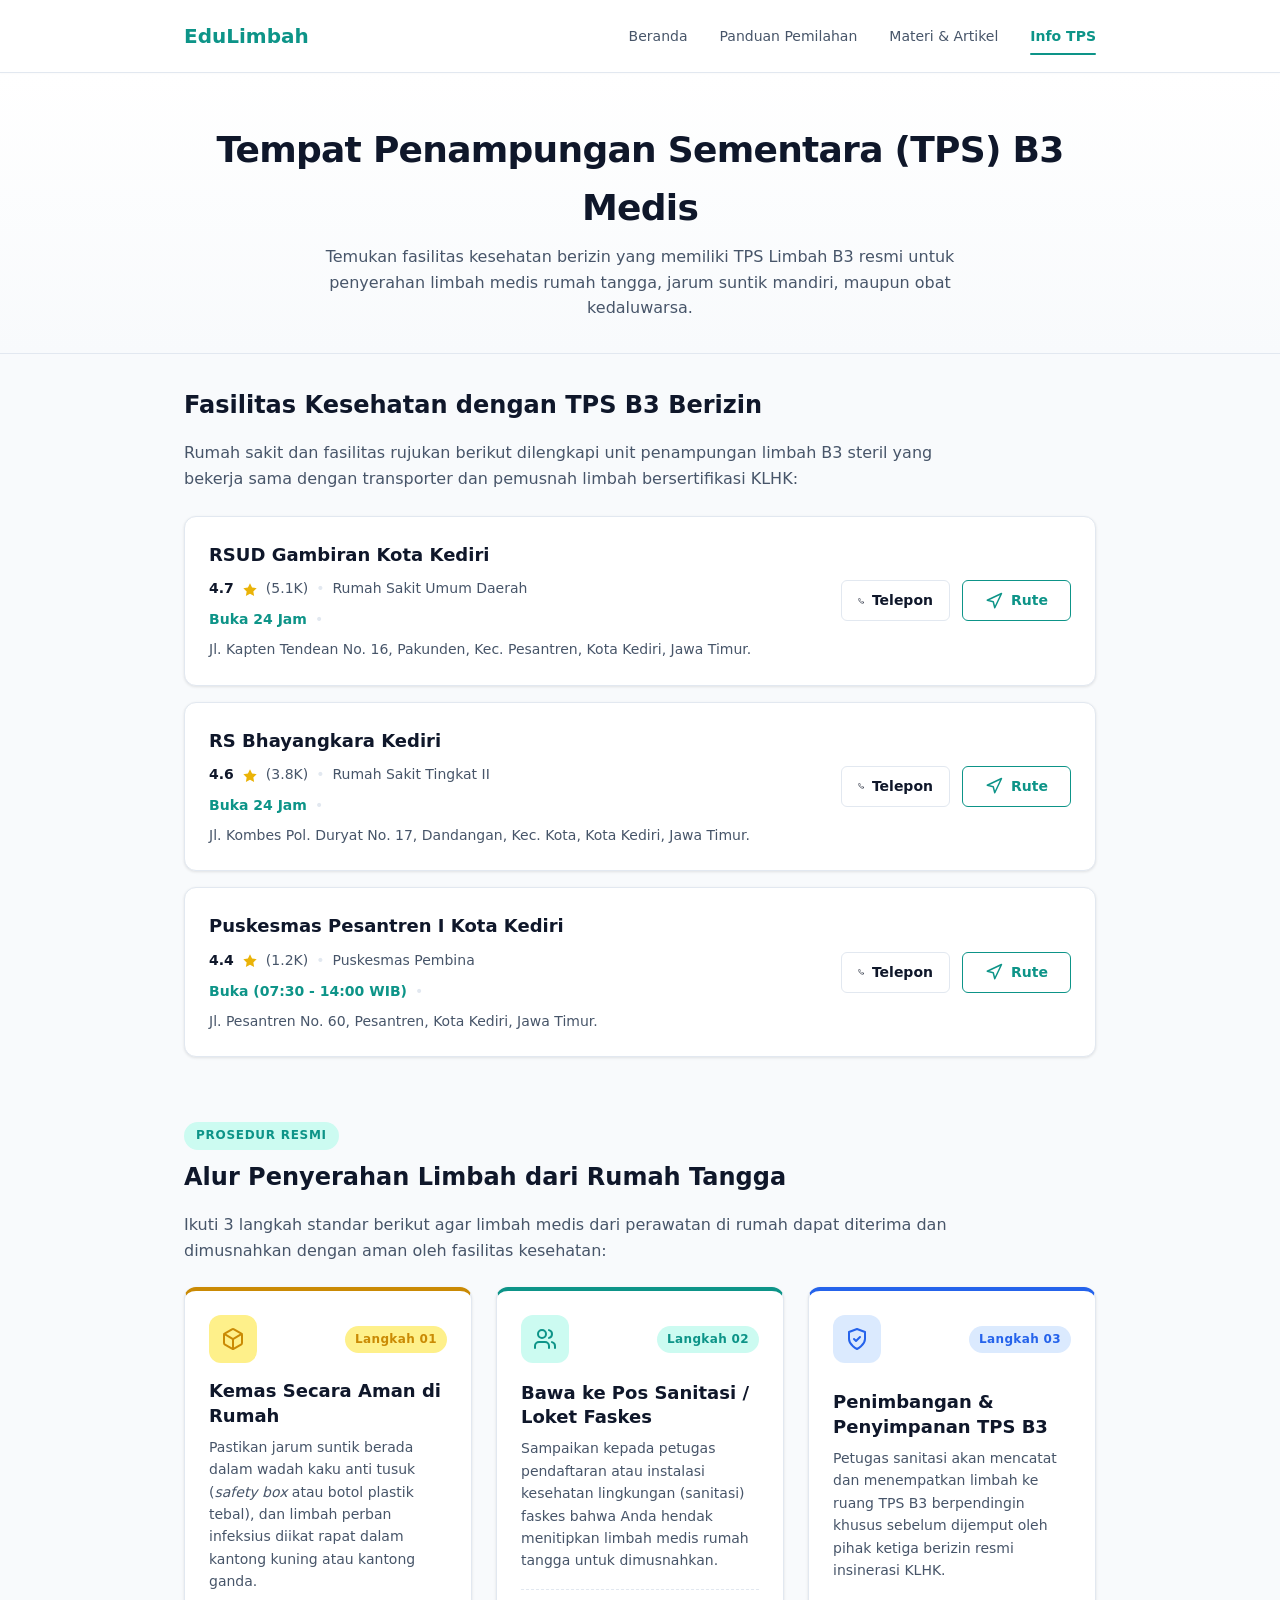
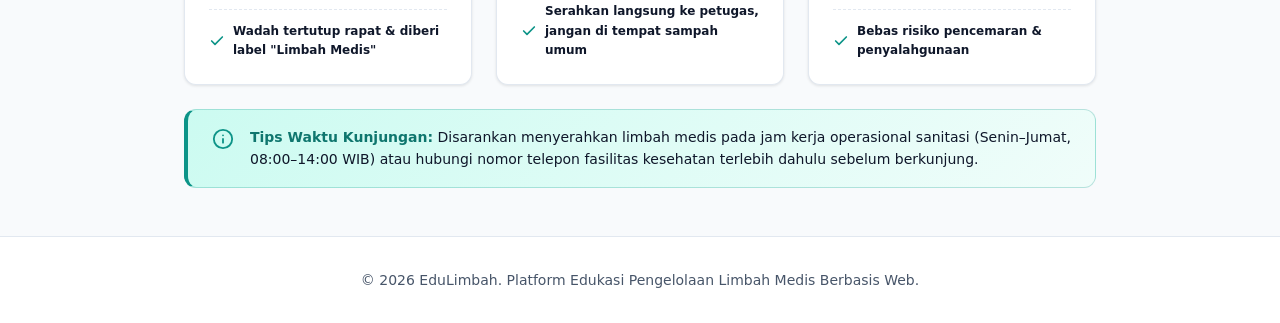
==== info-tps.html @ b28b92ec "feat: initialize physics learning platform project with HTML, CSS, and JS files" ====
<!DOCTYPE html>
<html lang="id">
<head>
  <meta charset="UTF-8">
  <meta name="viewport" content="width=device-width, initial-scale=1">
  <title>Info TPS B3 Medis - EduLimbah</title>
  
  <!-- CSS External -->
  <link rel="stylesheet" href="css/style.css">

  <!-- JS External -->
  <script src="js/main.js" defer></script>
</head>
<body>

  <!-- Header Navigasi -->
  <header class="site-header">
    <div class="container nav-inner">
      <a href="index.html" class="brand">EduLimbah</a>
      <nav class="nav-links">
        <a href="index.html">Beranda</a>
        <a href="panduan.html">Panduan Pemilahan</a>
        <a href="materi.html">Materi & Artikel</a>
        <a href="info-tps.html" class="active" aria-current="page">Info TPS</a>
      </nav>
    </div>
  </header>

  <!-- Hero Banner -->
  <section class="hero">
    <div class="container">
      <div class="hero-text">
        <h1>Tempat Penampungan Sementara (TPS) B3 Medis</h1>
        <p>Temukan fasilitas kesehatan berizin yang memiliki TPS Limbah B3 resmi untuk penyerahan limbah medis rumah tangga, jarum suntik mandiri, maupun obat kedaluwarsa.</p>
      </div>
    </div>
  </section>

  <!-- Konten Utama -->
  <main class="container page-layout">
    
    <!-- Section 1: Direktori Fasilitas TPS B3 Berizin -->
    <section>
      <div class="tps-header">
        <h2 class="section-title">Fasilitas Kesehatan dengan TPS B3 Berizin</h2>
        <p>Rumah sakit dan fasilitas rujukan berikut dilengkapi unit penampungan limbah B3 steril yang bekerja sama dengan transporter dan pemusnah limbah bersertifikasi KLHK:</p>
      </div>

      <!-- Fasilitas 1: RSUD Gambiran -->
      <article class="facility-card">
        <div class="facility-info">
          <h3>RSUD Gambiran Kota Kediri</h3>
          
          <div class="facility-meta">
            <span class="rating-score">4.7</span>
            <svg class="star-icon" width="16" height="16" viewBox="0 0 24 24" fill="currentColor">
              <path d="M12 2l3.09 6.26L22 9.27l-5 4.87 1.18 6.88L12 17.77l-6.18 3.25L7 14.14 2 9.27l6.91-1.01L12 2z"/>
            </svg>
            <span>(5.1K)</span>
            <span class="meta-dot">•</span>
            <span>Rumah Sakit Umum Daerah</span>
          </div>
          
          <div class="facility-address">
            <span class="status-open">Buka 24 Jam</span>
            <span class="meta-dot">•</span>
            <span>Jl. Kapten Tendean No. 16, Pakunden, Kec. Pesantren, Kota Kediri, Jawa Timur.</span>
          </div>
        </div>

        <div class="facility-actions">
          <a href="tel:+623542891400" class="btn-action">
            <svg viewBox="0 0 24 24" fill="none" stroke="currentColor" stroke-width="2" stroke-linecap="round" stroke-linejoin="round">
              <path d="M22 16.92v3a2 2 0 0 1-2.18 2 19.79 19.79 0 0 1-8.63-3.07 19.5 19.5 0 0 1-6-6 19.79 19.79 0 0 1-3.07-8.67A2 2 0 0 1 4.11 2h3a2 2 0 0 1 2 1.72 12.84 12.84 0 0 0 .7 2.81 2 2 0 0 1-.45 2.11L8.09 9.91a16 16 0 0 0 6 6l1.27-1.27a2 2 0 0 1 2.11-.45 12.84 12.84 0 0 0 2.81.7A2 2 0 0 1 22 16.92z"></path>
            </svg>
            Telepon
          </a>
          <a href="https://www.google.com/maps/dir/?api=1&destination=RSUD+Gambiran+Kota+Kediri,+Jl.+Kapten+Tendean+No.+16,+Pakunden,+Kec.+Pesantren,+Kota+Kediri" target="_blank" rel="noopener noreferrer" class="btn-action btn-primary-outline">
            <svg viewBox="0 0 24 24" fill="none" stroke="currentColor" stroke-width="2" stroke-linecap="round" stroke-linejoin="round">
              <polygon points="3 11 22 2 13 21 11 13 3 11"></polygon>
            </svg>
            Rute
          </a>
        </div>
      </article>

      <!-- Fasilitas 2: RS Bhayangkara Kediri -->
      <article class="facility-card">
        <div class="facility-info">
          <h3>RS Bhayangkara Kediri</h3>
          
          <div class="facility-meta">
            <span class="rating-score">4.6</span>
            <svg class="star-icon" width="16" height="16" viewBox="0 0 24 24" fill="currentColor">
              <path d="M12 2l3.09 6.26L22 9.27l-5 4.87 1.18 6.88L12 17.77l-6.18 3.25L7 14.14 2 9.27l6.91-1.01L12 2z"/>
            </svg>
            <span>(3.8K)</span>
            <span class="meta-dot">•</span>
            <span>Rumah Sakit Tingkat II</span>
          </div>
          
          <div class="facility-address">
            <span class="status-open">Buka 24 Jam</span>
            <span class="meta-dot">•</span>
            <span>Jl. Kombes Pol. Duryat No. 17, Dandangan, Kec. Kota, Kota Kediri, Jawa Timur.</span>
          </div>
        </div>

        <div class="facility-actions">
          <a href="tel:+62354671100" class="btn-action">
            <svg viewBox="0 0 24 24" fill="none" stroke="currentColor" stroke-width="2" stroke-linecap="round" stroke-linejoin="round">
              <path d="M22 16.92v3a2 2 0 0 1-2.18 2 19.79 19.79 0 0 1-8.63-3.07 19.5 19.5 0 0 1-6-6 19.79 19.79 0 0 1-3.07-8.67A2 2 0 0 1 4.11 2h3a2 2 0 0 1 2 1.72 12.84 12.84 0 0 0 .7 2.81 2 2 0 0 1-.45 2.11L8.09 9.91a16 16 0 0 0 6 6l1.27-1.27a2 2 0 0 1 2.11-.45 12.84 12.84 0 0 0 2.81.7A2 2 0 0 1 22 16.92z"></path>
            </svg>
            Telepon
          </a>
          <a href="https://www.google.com/maps/dir/?api=1&destination=RS+Bhayangkara+Kediri" target="_blank" rel="noopener noreferrer" class="btn-action btn-primary-outline">
            <svg viewBox="0 0 24 24" fill="none" stroke="currentColor" stroke-width="2" stroke-linecap="round" stroke-linejoin="round">
              <polygon points="3 11 22 2 13 21 11 13 3 11"></polygon>
            </svg>
            Rute
          </a>
        </div>
      </article>

      <!-- Fasilitas 3: Puskesmas Pesantren 1 -->
      <article class="facility-card">
        <div class="facility-info">
          <h3>Puskesmas Pesantren I Kota Kediri</h3>
          
          <div class="facility-meta">
            <span class="rating-score">4.4</span>
            <svg class="star-icon" width="16" height="16" viewBox="0 0 24 24" fill="currentColor">
              <path d="M12 2l3.09 6.26L22 9.27l-5 4.87 1.18 6.88L12 17.77l-6.18 3.25L7 14.14 2 9.27l6.91-1.01L12 2z"/>
            </svg>
            <span>(1.2K)</span>
            <span class="meta-dot">•</span>
            <span>Puskesmas Pembina</span>
          </div>
          
          <div class="facility-address">
            <span class="status-open">Buka (07:30 - 14:00 WIB)</span>
            <span class="meta-dot">•</span>
            <span>Jl. Pesantren No. 60, Pesantren, Kota Kediri, Jawa Timur.</span>
          </div>
        </div>

        <div class="facility-actions">
          <a href="tel:+62354689234" class="btn-action">
            <svg viewBox="0 0 24 24" fill="none" stroke="currentColor" stroke-width="2" stroke-linecap="round" stroke-linejoin="round">
              <path d="M22 16.92v3a2 2 0 0 1-2.18 2 19.79 19.79 0 0 1-8.63-3.07 19.5 19.5 0 0 1-6-6 19.79 19.79 0 0 1-3.07-8.67A2 2 0 0 1 4.11 2h3a2 2 0 0 1 2 1.72 12.84 12.84 0 0 0 .7 2.81 2 2 0 0 1-.45 2.11L8.09 9.91a16 16 0 0 0 6 6l1.27-1.27a2 2 0 0 1 2.11-.45 12.84 12.84 0 0 0 2.81.7A2 2 0 0 1 22 16.92z"></path>
            </svg>
            Telepon
          </a>
          <a href="https://www.google.com/maps/dir/?api=1&destination=Puskesmas+Pesantren+1+Kota+Kediri" target="_blank" rel="noopener noreferrer" class="btn-action btn-primary-outline">
            <svg viewBox="0 0 24 24" fill="none" stroke="currentColor" stroke-width="2" stroke-linecap="round" stroke-linejoin="round">
              <polygon points="3 11 22 2 13 21 11 13 3 11"></polygon>
            </svg>
            Rute
          </a>
        </div>
      </article>

    </section>

    <!-- Section 2: Alur Penyerahan Limbah Medis Mandiri -->
    <section class="handover-section">
      <div class="tps-header">
        <span class="section-badge">Prosedur Resmi</span>
        <h2 class="section-title">Alur Penyerahan Limbah dari Rumah Tangga</h2>
        <p>Ikuti 3 langkah standar berikut agar limbah medis dari perawatan di rumah dapat diterima dan dimusnahkan dengan aman oleh fasilitas kesehatan:</p>
      </div>
      
      <ol class="flow-grid">
        <!-- Langkah 1 -->
        <li class="flow-card">
          <div class="flow-card-top">
            <div class="flow-icon-wrapper">
              <svg viewBox="0 0 24 24" fill="none" stroke="currentColor" stroke-width="2" stroke-linecap="round" stroke-linejoin="round">
                <path d="M21 16V8a2 2 0 0 0-1-1.73l-7-4a2 2 0 0 0-2 0l-7 4A2 2 0 0 0 3 8v8a2 2 0 0 0 1 1.73l7 4a2 2 0 0 0 2 0l7-4A2 2 0 0 0 21 16z"></path>
                <polyline points="3.27 6.96 12 12.01 20.73 6.96"></polyline>
                <line x1="12" y1="22.08" x2="12" y2="12"></line>
              </svg>
            </div>
            <span class="flow-step-badge">Langkah 01</span>
          </div>
          <div class="flow-card-body">
            <h4>Kemas Secara Aman di Rumah</h4>
            <p>Pastikan jarum suntik berada dalam wadah kaku anti tusuk (<em>safety box</em> atau botol plastik tebal), dan limbah perban infeksius diikat rapat dalam kantong kuning atau kantong ganda.</p>
          </div>
          <div class="flow-card-check">
            <svg viewBox="0 0 24 24" fill="none" stroke="currentColor" stroke-width="2.5" stroke-linecap="round" stroke-linejoin="round">
              <polyline points="20 6 9 17 4 12"></polyline>
            </svg>
            <span>Wadah tertutup rapat & diberi label "Limbah Medis"</span>
          </div>
        </li>

        <!-- Langkah 2 -->
        <li class="flow-card">
          <div class="flow-card-top">
            <div class="flow-icon-wrapper">
              <svg viewBox="0 0 24 24" fill="none" stroke="currentColor" stroke-width="2" stroke-linecap="round" stroke-linejoin="round">
                <path d="M16 21v-2a4 4 0 0 0-4-4H6a4 4 0 0 0-4 4v2"></path>
                <circle cx="9" cy="7" r="4"></circle>
                <path d="M22 21v-2a4 4 0 0 0-3-3.87"></path>
                <path d="M16 3.13a4 4 0 0 1 0 7.75"></path>
              </svg>
            </div>
            <span class="flow-step-badge">Langkah 02</span>
          </div>
          <div class="flow-card-body">
            <h4>Bawa ke Pos Sanitasi / Loket Faskes</h4>
            <p>Sampaikan kepada petugas pendaftaran atau instalasi kesehatan lingkungan (sanitasi) faskes bahwa Anda hendak menitipkan limbah medis rumah tangga untuk dimusnahkan.</p>
          </div>
          <div class="flow-card-check">
            <svg viewBox="0 0 24 24" fill="none" stroke="currentColor" stroke-width="2.5" stroke-linecap="round" stroke-linejoin="round">
              <polyline points="20 6 9 17 4 12"></polyline>
            </svg>
            <span>Serahkan langsung ke petugas, jangan di tempat sampah umum</span>
          </div>
        </li>

        <!-- Langkah 3 -->
        <li class="flow-card">
          <div class="flow-card-top">
            <div class="flow-icon-wrapper">
              <svg viewBox="0 0 24 24" fill="none" stroke="currentColor" stroke-width="2" stroke-linecap="round" stroke-linejoin="round">
                <path d="M12 22s8-4 8-10V5l-8-3-8 3v7c0 6 8 10 8 10z"></path>
                <path d="m9 12 2 2 4-4"></path>
              </svg>
            </div>
            <span class="flow-step-badge">Langkah 03</span>
          </div>
          <div class="flow-card-body">
            <h4>Penimbangan & Penyimpanan TPS B3</h4>
            <p>Petugas sanitasi akan mencatat dan menempatkan limbah ke ruang TPS B3 berpendingin khusus sebelum dijemput oleh pihak ketiga berizin resmi insinerasi KLHK.</p>
          </div>
          <div class="flow-card-check">
            <svg viewBox="0 0 24 24" fill="none" stroke="currentColor" stroke-width="2.5" stroke-linecap="round" stroke-linejoin="round">
              <polyline points="20 6 9 17 4 12"></polyline>
            </svg>
            <span>Bebas risiko pencemaran & penyalahgunaan</span>
          </div>
        </li>
      </ol>

      <div class="handover-note">
        <div class="handover-note-icon">
          <svg viewBox="0 0 24 24" fill="none" stroke="currentColor" stroke-width="2" stroke-linecap="round" stroke-linejoin="round">
            <circle cx="12" cy="12" r="10"></circle>
            <line x1="12" y1="16" x2="12" y2="12"></line>
            <line x1="12" y1="8" x2="12.01" y2="8"></line>
          </svg>
        </div>
        <div class="handover-note-text">
          <strong>Tips Waktu Kunjungan:</strong> Disarankan menyerahkan limbah medis pada jam kerja operasional sanitasi (Senin–Jumat, 08:00–14:00 WIB) atau hubungi nomor telepon fasilitas kesehatan terlebih dahulu sebelum berkunjung.
        </div>
      </div>
    </section>

  </main>

  <!-- Footer -->
  <footer class="site-footer">
    <div class="container">
      <p>&copy; 2026 EduLimbah. Platform Edukasi Pengelolaan Limbah Medis Berbasis Web.</p>
    </div>
  </footer>

</body>
</html>
---- css/style.css ----
:root {
  /* Neutral Color Palette */
  --color-bg: #f8fafc;
  --color-surface: #ffffff;
  --color-text: #0f172a;
  --color-text-muted: #475569;
  --color-border: #e2e8f0;

  /* Primary Brand Color (Teal) */
  --color-primary: #0d9488;
  --color-primary-hover: #0f766e;
  --color-primary-light: #ccfbf1;
  --color-primary-contrast: #ffffff;

  /* Medical Waste Standard Colors */
  --color-accent-yellow: #ca8a04;
  --color-accent-yellow-bg: #fef08a;
  --color-accent-red: #dc2626;
  --color-accent-red-bg: #fecaca;
  --color-accent-brown: #9a3412;
  --color-accent-brown-bg: #ffedd5;
  --color-accent-black: #334155;
  --color-accent-black-bg: #f1f5f9;

  /* Aliases for Waste Guide */
  --color-waste-yellow: var(--color-accent-yellow);
  --color-waste-yellow-bg: var(--color-accent-yellow-bg);
  --color-waste-red: var(--color-accent-red);
  --color-waste-red-bg: var(--color-accent-red-bg);
  --color-waste-brown: var(--color-accent-brown);
  --color-waste-brown-bg: var(--color-accent-brown-bg);
  --color-waste-black: var(--color-accent-black);
  --color-waste-black-bg: var(--color-accent-black-bg);

  --color-star: #eab308;

  /* Typography Tokens */
  --font-base: "Inter", system-ui, -apple-system, BlinkMacSystemFont, "Segoe UI", Roboto, sans-serif;
  --text-xs: 0.75rem;
  --text-sm: 0.875rem;
  --text-base: 1rem;
  --text-lg: 1.125rem;
  --text-xl: 1.25rem;
  --text-2xl: 1.5rem;
  --text-3xl: clamp(1.875rem, 4vw, 2.25rem);

  /* Spacing Tokens */
  --space-1: 0.25rem;
  --space-2: 0.5rem;
  --space-3: 0.75rem;
  --space-4: 1rem;
  --space-6: 1.5rem;
  --space-8: 2rem;
  --space-12: 3rem;

  /* Shape & Shadow Tokens */
  --radius-sm: 6px;
  --radius-md: 12px;
  --radius-lg: 16px;
  --radius-full: 9999px;
  --shadow-sm: 0 1px 3px rgb(0 0 0 / 0.1);
  --shadow-md: 0 4px 6px rgb(0 0 0 / 0.05);
  --shadow-lg: 0 10px 15px -3px rgb(0 0 0 / 0.1);

  /* Layout & Transitions */
  --container-max: 960px;
  --duration-base: 200ms;
}

/* --------------------------------------------------------------------------
   2. Reset & Base Styles
   -------------------------------------------------------------------------- */
*, *::before, *::after {
  box-sizing: border-box;
  margin: 0;
  padding: 0;
}

html {
  scroll-behavior: smooth;
}

body {
  background-color: var(--color-bg);
  color: var(--color-text);
  font-family: var(--font-base);
  font-size: var(--text-base);
  line-height: 1.6;
  min-height: 100vh;
  display: flex;
  flex-direction: column;
}

img, svg {
  display: block;
  max-width: 100%;
}

a {
  text-decoration: none;
  color: inherit;
}

:focus-visible {
  outline: 3px solid var(--color-primary);
  outline-offset: 2px;
}

.container {
  width: 100%;
  max-width: var(--container-max);
  margin-inline: auto;
  padding-inline: var(--space-6);
}

/* --------------------------------------------------------------------------
   3. Site Header & Navigation
   -------------------------------------------------------------------------- */
.site-header {
  background: var(--color-surface);
  border-bottom: 1px solid var(--color-border);
  position: sticky;
  top: 0;
  z-index: 50;
  box-shadow: 0 1px 2px rgba(0, 0, 0, 0.02);
}

.nav-inner {
  display: flex;
  justify-content: space-between;
  align-items: center;
  height: 72px;
}

.brand {
  font-size: var(--text-xl);
  font-weight: 700;
  color: var(--color-primary);
  display: flex;
  align-items: center;
  gap: var(--space-2);
}

.brand:hover {
  color: var(--color-primary-hover);
}

.nav-links {
  display: flex;
  align-items: center;
  gap: var(--space-8);
}

.nav-links a {
  font-weight: 500;
  color: var(--color-text-muted);
  transition: color var(--duration-base);
  font-size: var(--text-sm);
  padding: var(--space-1) 0;
  position: relative;
}

.nav-links a:hover {
  color: var(--color-primary);
}

.nav-links a.active {
  color: var(--color-primary);
  font-weight: 600;
}

.nav-links a.active::after {
  content: "";
  position: absolute;
  bottom: -4px;
  left: 0;
  width: 100%;
  height: 2px;
  background-color: var(--color-primary);
  border-radius: var(--radius-full);
}

@media (max-width: 680px) {
  .nav-inner {
    height: auto;
    padding-block: var(--space-3);
    flex-direction: column;
    gap: var(--space-3);
    align-items: flex-start;
  }
  .nav-links {
    width: 100%;
    gap: var(--space-4);
    overflow-x: auto;
    padding-bottom: var(--space-2);
  }
  .nav-links::-webkit-scrollbar {
    display: none;
  }
}

/* --------------------------------------------------------------------------
   4. Hero Section
   -------------------------------------------------------------------------- */
.hero {
  padding-block: var(--space-12) var(--space-8);
  background: linear-gradient(to bottom, var(--color-surface), var(--color-bg));
  border-bottom: 1px solid var(--color-border);
  text-align: center;
}

.hero .container {
  display: flex;
  flex-direction: column;
  align-items: center;
  gap: var(--space-4);
}

.hero-text h1 {
  font-size: var(--text-3xl);
  color: var(--color-text);
  margin-bottom: var(--space-2);
  font-weight: 800;
  letter-spacing: -0.02em;
}

.hero-text p {
  color: var(--color-text-muted);
  max-width: 65ch;
  margin-inline: auto;
  font-size: var(--text-base);
}

/* --------------------------------------------------------------------------
   5. Layout Containers
   -------------------------------------------------------------------------- */
.dashboard-layout,
.page-layout {
  flex: 1;
  display: flex;
  flex-direction: column;
  gap: var(--space-12);
  padding-block: var(--space-8) var(--space-12);
}

.section-title {
  font-size: var(--text-2xl);
  font-weight: 700;
  margin-bottom: var(--space-4);
  color: var(--color-text);
}

.section-subtitle {
  font-size: var(--text-base);
  color: var(--color-text-muted);
  margin-bottom: var(--space-6);
  max-width: 70ch;
}

/* --------------------------------------------------------------------------
   6. Guide Cards & Badges
   -------------------------------------------------------------------------- */
.guides-grid {
  display: grid;
  grid-template-columns: repeat(auto-fit, minmax(260px, 1fr));
  gap: var(--space-6);
  margin-bottom: var(--space-6);
}

.card-guide {
  background: var(--color-surface);
  border: 1px solid var(--color-border);
  border-radius: var(--radius-md);
  padding: var(--space-6);
  transition: transform var(--duration-base), box-shadow var(--duration-base);
  box-shadow: var(--shadow-sm);
}

.card-guide:hover {
  transform: translateY(-4px);
  box-shadow: var(--shadow-md);
}

.badge {
  display: inline-block;
  padding: 4px 12px;
  font-size: var(--text-sm);
  font-weight: 600;
  border-radius: var(--radius-sm);
  margin-bottom: var(--space-3);
}

.badge.red {
  background: var(--color-accent-red-bg);
  color: var(--color-accent-red);
}

.badge.yellow {
  background: var(--color-accent-yellow-bg);
  color: var(--color-accent-yellow);
}

.badge.brown {
  background: var(--color-accent-brown-bg);
  color: var(--color-accent-brown);
}

.card-guide h3 {
  font-size: var(--text-lg);
  margin-bottom: var(--space-2);
}

.card-guide p {
  font-size: var(--text-sm);
  color: var(--color-text-muted);
}

/* --------------------------------------------------------------------------
   7. Identification Box (Bahaya & Ciri-Ciri)
   -------------------------------------------------------------------------- */
.identification-box {
  background: var(--color-surface);
  border: 1px solid var(--color-border);
  border-radius: var(--radius-md);
  padding: var(--space-6);
  display: grid;
  gap: var(--space-6);
}

@media (min-width: 640px) {
  .identification-box {
    grid-template-columns: 1fr 1fr;
    gap: var(--space-8);
  }
}

.ident-header {
  display: flex;
  align-items: center;
  gap: var(--space-2);
  margin-bottom: var(--space-3);
  font-size: var(--text-lg);
  font-weight: 600;
}

.ident-header svg {
  width: 20px;
  height: 20px;
  flex-shrink: 0;
}

.ident-list {
  list-style: none;
  display: flex;
  flex-direction: column;
  gap: var(--space-2);
}

.ident-list li {
  display: flex;
  align-items: flex-start;
  gap: var(--space-2);
  font-size: var(--text-sm);
  color: var(--color-text-muted);
}

.ident-list li::before {
  content: "•";
  color: var(--color-text);
  font-weight: bold;
}

/* --------------------------------------------------------------------------
   8. Expandable Cards & Articles (Accordion)
   -------------------------------------------------------------------------- */
.article-list {
  display: flex;
  flex-direction: column;
  gap: var(--space-4);
}

.expandable-card {
  background: var(--color-surface);
  border: 1px solid var(--color-border);
  border-radius: var(--radius-md);
  transition: background-color var(--duration-base);
  overflow: hidden;
}

.expandable-card:hover {
  background: var(--color-bg);
}

.expandable-summary {
  display: flex;
  gap: var(--space-4);
  padding: var(--space-4);
  align-items: center;
  cursor: pointer;
  list-style: none;
  user-select: none;
}

.expandable-summary::-webkit-details-marker {
  display: none;
}

.expandable-summary:focus-visible {
  outline: 3px solid var(--color-primary);
  outline-offset: -2px;
  border-radius: var(--radius-md);
}

.article-thumb {
  width: 80px;
  height: 64px;
  background: var(--color-primary-light);
  border-radius: var(--radius-sm);
  display: flex;
  align-items: center;
  justify-content: center;
  color: var(--color-primary);
  flex-shrink: 0;
}

.article-content h3 {
  font-size: var(--text-base);
  margin-bottom: var(--space-1);
  color: var(--color-text);
}

.article-content p {
  font-size: var(--text-sm);
  color: var(--color-text-muted);
  margin: 0;
}

.article-meta {
  font-size: var(--text-xs);
  font-weight: 600;
  color: var(--color-primary);
  margin-top: 4px;
  display: block;
}

.expand-icon {
  margin-left: auto;
  color: var(--color-text-muted);
  transition: transform var(--duration-base);
  display: flex;
  align-items: center;
  justify-content: center;
}

.expandable-card[open] .expand-icon {
  transform: rotate(180deg);
}

.expandable-content {
  padding: var(--space-4) var(--space-6) var(--space-6);
  border-top: 1px solid var(--color-border);
}

/* Step-by-Step List */
.step-list {
  display: flex;
  flex-direction: column;
  gap: var(--space-4);
  list-style: none;
}

.step-item {
  display: flex;
  gap: var(--space-4);
  align-items: flex-start;
}

.step-number {
  display: flex;
  align-items: center;
  justify-content: center;
  width: 28px;
  height: 28px;
  background: var(--color-primary-light);
  color: var(--color-primary);
  font-weight: 700;
  font-size: var(--text-sm);
  border-radius: 50%;
  flex-shrink: 0;
}

.step-content h4 {
  font-size: var(--text-base);
  margin-bottom: var(--space-1);
  color: var(--color-text);
}

.step-content p {
  font-size: var(--text-sm);
  color: var(--color-text-muted);
  margin: 0;
}

.step-timing {
  display: inline-block;
  font-size: var(--text-xs);
  font-weight: 600;
  color: var(--color-primary);
  background: var(--color-primary-light);
  padding: 2px 8px;
  border-radius: var(--radius-sm);
  margin-bottom: var(--space-1);
}

.step-verification {
  margin-top: var(--space-2);
  padding: var(--space-2) var(--space-3);
  background: var(--color-bg);
  border-left: 3px solid var(--color-primary);
  border-radius: var(--radius-sm);
  font-size: var(--text-xs);
  color: var(--color-text-muted);
  line-height: 1.5;
}

.step-verification strong {
  color: var(--color-text);
}

/* Color Variants for Step Lists */
.step-list-red .step-number,
.step-list-red .step-timing {
  background: var(--color-accent-red-bg);
  color: var(--color-accent-red);
}
.step-list-red .step-verification {
  border-left-color: var(--color-accent-red);
}

.step-list-yellow .step-number,
.step-list-yellow .step-timing {
  background: var(--color-accent-yellow-bg);
  color: var(--color-accent-yellow);
}
.step-list-yellow .step-verification {
  border-left-color: var(--color-accent-yellow);
}

.step-list-brown .step-number,
.step-list-brown .step-timing {
  background: var(--color-accent-brown-bg);
  color: var(--color-accent-brown);
}
.step-list-brown .step-verification {
  border-left-color: var(--color-accent-brown);
}

.section-header-row {
  display: flex;
  flex-wrap: wrap;
  justify-content: space-between;
  align-items: flex-end;
  gap: var(--space-4);
  margin-bottom: var(--space-6);
}

.section-header-row .tps-header {
  margin-bottom: 0;
}

.link-more {
  display: inline-flex;
  align-items: center;
  gap: var(--space-2);
  font-size: var(--text-sm);
  font-weight: 600;
  color: var(--color-primary);
  transition: color var(--duration-base), transform var(--duration-base);
}

.link-more:hover {
  color: var(--color-primary-hover);
  transform: translateX(2px);
}

.link-more svg {
  width: 16px;
  height: 16px;
}

/* --------------------------------------------------------------------------
   9. Color Code Cards (Panduan Pemilahan)
   -------------------------------------------------------------------------- */
.color-codes-grid {
  display: grid;
  grid-template-columns: repeat(auto-fit, minmax(280px, 1fr));
  gap: var(--space-6);
}

.color-card {
  background: var(--color-surface);
  border: 1px solid var(--color-border);
  border-radius: var(--radius-md);
  overflow: hidden;
  display: flex;
  flex-direction: column;
  box-shadow: var(--shadow-sm);
}

.color-header {
  padding: var(--space-4) var(--space-6);
  display: flex;
  align-items: center;
  gap: var(--space-3);
  font-weight: 700;
  font-size: var(--text-lg);
}

.color-header svg {
  width: 24px;
  height: 24px;
}

.header-yellow {
  background: var(--color-waste-yellow-bg);
  color: var(--color-waste-yellow);
  border-bottom: 1px solid rgba(202, 138, 4, 0.2);
}

.header-red {
  background: var(--color-waste-red-bg);
  color: var(--color-waste-red);
  border-bottom: 1px solid rgba(220, 38, 38, 0.2);
}

.header-brown {
  background: var(--color-waste-brown-bg);
  color: var(--color-waste-brown);
  border-bottom: 1px solid rgba(154, 52, 18, 0.2);
}

.header-black {
  background: var(--color-waste-black-bg);
  color: var(--color-waste-black);
  border-bottom: 1px solid rgba(51, 65, 85, 0.2);
}

.color-body {
  padding: var(--space-6);
  display: flex;
  flex-direction: column;
  gap: var(--space-4);
  flex: 1;
}

.color-body h4 {
  font-size: var(--text-sm);
  color: var(--color-text-muted);
  text-transform: uppercase;
  letter-spacing: 0.05em;
  margin-bottom: var(--space-2);
}

.waste-examples {
  list-style: none;
  display: flex;
  flex-direction: column;
  gap: var(--space-2);
}

.waste-examples li {
  display: flex;
  align-items: flex-start;
  gap: var(--space-2);
  font-size: var(--text-sm);
}

.waste-examples li::before {
  content: "✓";
  color: var(--color-primary);
  font-weight: bold;
}

/* --------------------------------------------------------------------------
   10. Reference Data Tables
   -------------------------------------------------------------------------- */
.table-container {
  background: var(--color-surface);
  border: 1px solid var(--color-border);
  border-radius: var(--radius-md);
  overflow-x: auto;
  box-shadow: var(--shadow-sm);
}

.data-table {
  width: 100%;
  border-collapse: collapse;
  text-align: left;
  min-width: 600px;
}

.data-table th,
.data-table td {
  padding: var(--space-4) var(--space-6);
  border-bottom: 1px solid var(--color-border);
}

.data-table th {
  background: var(--color-bg);
  font-weight: 600;
  color: var(--color-text);
  font-size: var(--text-sm);
}

.data-table tr:last-child td {
  border-bottom: none;
}

.data-table tbody tr {
  transition: background-color var(--duration-base);
}

.data-table tbody tr:hover {
  background-color: var(--color-bg);
}

.tag {
  display: inline-block;
  padding: 2px 8px;
  font-size: var(--text-xs);
  font-weight: 600;
  border-radius: var(--radius-full);
}

.tag-yellow {
  background: var(--color-waste-yellow-bg);
  color: var(--color-waste-yellow);
}

.tag-red {
  background: var(--color-waste-red-bg);
  color: var(--color-waste-red);
}

.tag-brown {
  background: var(--color-waste-brown-bg);
  color: var(--color-waste-brown);
}

.tag-black {
  background: var(--color-waste-black-bg);
  color: var(--color-waste-black);
}

/* Principles Banner */
.principles-box {
  background: var(--color-primary-light);
  border-left: 4px solid var(--color-primary);
  padding: var(--space-6);
  border-radius: 0 var(--radius-md) var(--radius-md) 0;
}

.principles-box h3 {
  color: var(--color-primary-hover);
  margin-bottom: var(--space-3);
  font-size: var(--text-lg);
}

.principles-box p {
  color: var(--color-text);
  margin-bottom: 0;
  font-size: var(--text-sm);
  line-height: 1.7;
}

/* --------------------------------------------------------------------------
   11. TPS B3 & Facility Cards
   -------------------------------------------------------------------------- */
.tps-header {
  margin-bottom: var(--space-6);
}

.tps-header p {
  color: var(--color-text-muted);
  font-size: var(--text-base);
  max-width: 75ch;
}

.facility-card {
  display: flex;
  flex-direction: column;
  gap: var(--space-6);
  background: var(--color-surface);
  border: 1px solid var(--color-border);
  border-radius: var(--radius-md);
  padding: var(--space-6);
  box-shadow: var(--shadow-sm);
  margin-bottom: var(--space-4);
}

@media (min-width: 640px) {
  .facility-card {
    flex-direction: row;
    justify-content: space-between;
    align-items: center;
  }
}

.facility-info h3 {
  font-size: var(--text-lg);
  margin-bottom: var(--space-2);
  color: var(--color-text);
}

.facility-meta {
  display: flex;
  flex-wrap: wrap;
  align-items: center;
  gap: var(--space-2);
  font-size: var(--text-sm);
  color: var(--color-text-muted);
  margin-bottom: var(--space-2);
}

.meta-dot {
  color: var(--color-border);
}

.rating-score {
  color: var(--color-text);
  font-weight: 600;
}

.star-icon {
  color: var(--color-star);
  display: inline-block;
  transform: translateY(1px);
}

.facility-address {
  font-size: var(--text-sm);
  color: var(--color-text-muted);
  display: flex;
  align-items: center;
  gap: var(--space-2);
  flex-wrap: wrap;
}

.status-open {
  color: var(--color-primary);
  font-weight: 600;
}

.facility-actions {
  display: flex;
  gap: var(--space-3);
  width: 100%;
}

@media (min-width: 640px) {
  .facility-actions {
    width: auto;
    flex-shrink: 0;
  }
}

.btn-action {
  display: inline-flex;
  align-items: center;
  justify-content: center;
  gap: var(--space-2);
  padding: var(--space-2) var(--space-4);
  border: 1px solid var(--color-border);
  border-radius: var(--radius-sm);
  font-weight: 600;
  font-size: var(--text-sm);
  color: var(--color-text);
  transition: all var(--duration-base);
  flex: 1;
  background-color: var(--color-surface);
}

.btn-action:hover {
  background: var(--color-bg);
}

.btn-action svg {
  width: 18px;
  height: 18px;
}

.btn-primary-outline {
  color: var(--color-primary);
  border-color: var(--color-primary);
}

.btn-primary-outline:hover {
  background: var(--color-primary-light);
}

/* --------------------------------------------------------------------------
   11b. Handover Flow Section (Alur Penyerahan Limbah)
   -------------------------------------------------------------------------- */
.section-badge {
  display: inline-block;
  padding: 4px 12px;
  font-size: var(--text-xs);
  font-weight: 700;
  text-transform: uppercase;
  letter-spacing: 0.06em;
  color: var(--color-primary);
  background: var(--color-primary-light);
  border-radius: var(--radius-full);
  margin-bottom: var(--space-2);
}

.flow-grid {
  list-style: none;
  display: grid;
  grid-template-columns: 1fr;
  gap: var(--space-6);
  position: relative;
  margin-bottom: var(--space-6);
}

@media (min-width: 768px) {
  .flow-grid {
    grid-template-columns: repeat(3, 1fr);
  }
}

.flow-card {
  background: var(--color-surface);
  border: 1px solid var(--color-border);
  border-top: 4px solid var(--color-primary);
  border-radius: var(--radius-md);
  padding: var(--space-6);
  display: flex;
  flex-direction: column;
  justify-content: space-between;
  gap: var(--space-4);
  box-shadow: var(--shadow-sm);
  transition: transform var(--duration-base), box-shadow var(--duration-base), border-color var(--duration-base);
  position: relative;
}

.flow-card:hover {
  transform: translateY(-4px);
  box-shadow: var(--shadow-lg);
}

/* Visual step coloring accents */
.flow-card:nth-child(1) {
  border-top-color: var(--color-accent-yellow);
}
.flow-card:nth-child(1) .flow-icon-wrapper {
  background: var(--color-accent-yellow-bg);
  color: var(--color-accent-yellow);
}
.flow-card:nth-child(1) .flow-step-badge {
  background: var(--color-accent-yellow-bg);
  color: var(--color-accent-yellow);
}

.flow-card:nth-child(2) {
  border-top-color: var(--color-primary);
}
.flow-card:nth-child(2) .flow-icon-wrapper {
  background: var(--color-primary-light);
  color: var(--color-primary);
}
.flow-card:nth-child(2) .flow-step-badge {
  background: var(--color-primary-light);
  color: var(--color-primary);
}

.flow-card:nth-child(3) {
  border-top-color: #2563eb;
}
.flow-card:nth-child(3) .flow-icon-wrapper {
  background: #dbeafe;
  color: #2563eb;
}
.flow-card:nth-child(3) .flow-step-badge {
  background: #dbeafe;
  color: #2563eb;
}

.flow-card-top {
  display: flex;
  align-items: center;
  justify-content: space-between;
  gap: var(--space-3);
}

.flow-icon-wrapper {
  width: 48px;
  height: 48px;
  border-radius: var(--radius-md);
  display: flex;
  align-items: center;
  justify-content: center;
  flex-shrink: 0;
}

.flow-icon-wrapper svg {
  width: 24px;
  height: 24px;
}

.flow-step-badge {
  font-size: var(--text-xs);
  font-weight: 700;
  padding: 4px 10px;
  border-radius: var(--radius-full);
  letter-spacing: 0.03em;
}

.flow-card-body h4 {
  font-size: var(--text-lg);
  font-weight: 700;
  color: var(--color-text);
  margin-bottom: var(--space-2);
  line-height: 1.35;
}

.flow-card-body p {
  font-size: var(--text-sm);
  color: var(--color-text-muted);
  line-height: 1.6;
  margin: 0;
}

.flow-card-check {
  display: flex;
  align-items: center;
  gap: var(--space-2);
  padding-top: var(--space-3);
  border-top: 1px dashed var(--color-border);
  font-size: var(--text-xs);
  font-weight: 600;
  color: var(--color-text);
}

.flow-card-check svg {
  width: 16px;
  height: 16px;
  color: var(--color-primary);
  flex-shrink: 0;
}

.handover-note {
  display: flex;
  align-items: flex-start;
  gap: var(--space-4);
  background: linear-gradient(135deg, var(--color-primary-light), #f0fdfa);
  border: 1px solid rgba(13, 148, 136, 0.25);
  border-left: 4px solid var(--color-primary);
  border-radius: var(--radius-md);
  padding: var(--space-4) var(--space-6);
}

.handover-note-icon {
  color: var(--color-primary);
  flex-shrink: 0;
  margin-top: 2px;
}

.handover-note-icon svg {
  width: 22px;
  height: 22px;
}

.handover-note-text {
  font-size: var(--text-sm);
  color: var(--color-text);
  line-height: 1.6;
}

.handover-note-text strong {
  color: var(--color-primary-hover);
}

/* --------------------------------------------------------------------------
   12. Footer
   -------------------------------------------------------------------------- */
.site-footer {
  text-align: center;
  padding-block: var(--space-8);
  color: var(--color-text-muted);
  border-top: 1px solid var(--color-border);
  margin-top: auto;
  font-size: var(--text-sm);
  background-color: var(--color-surface);
}
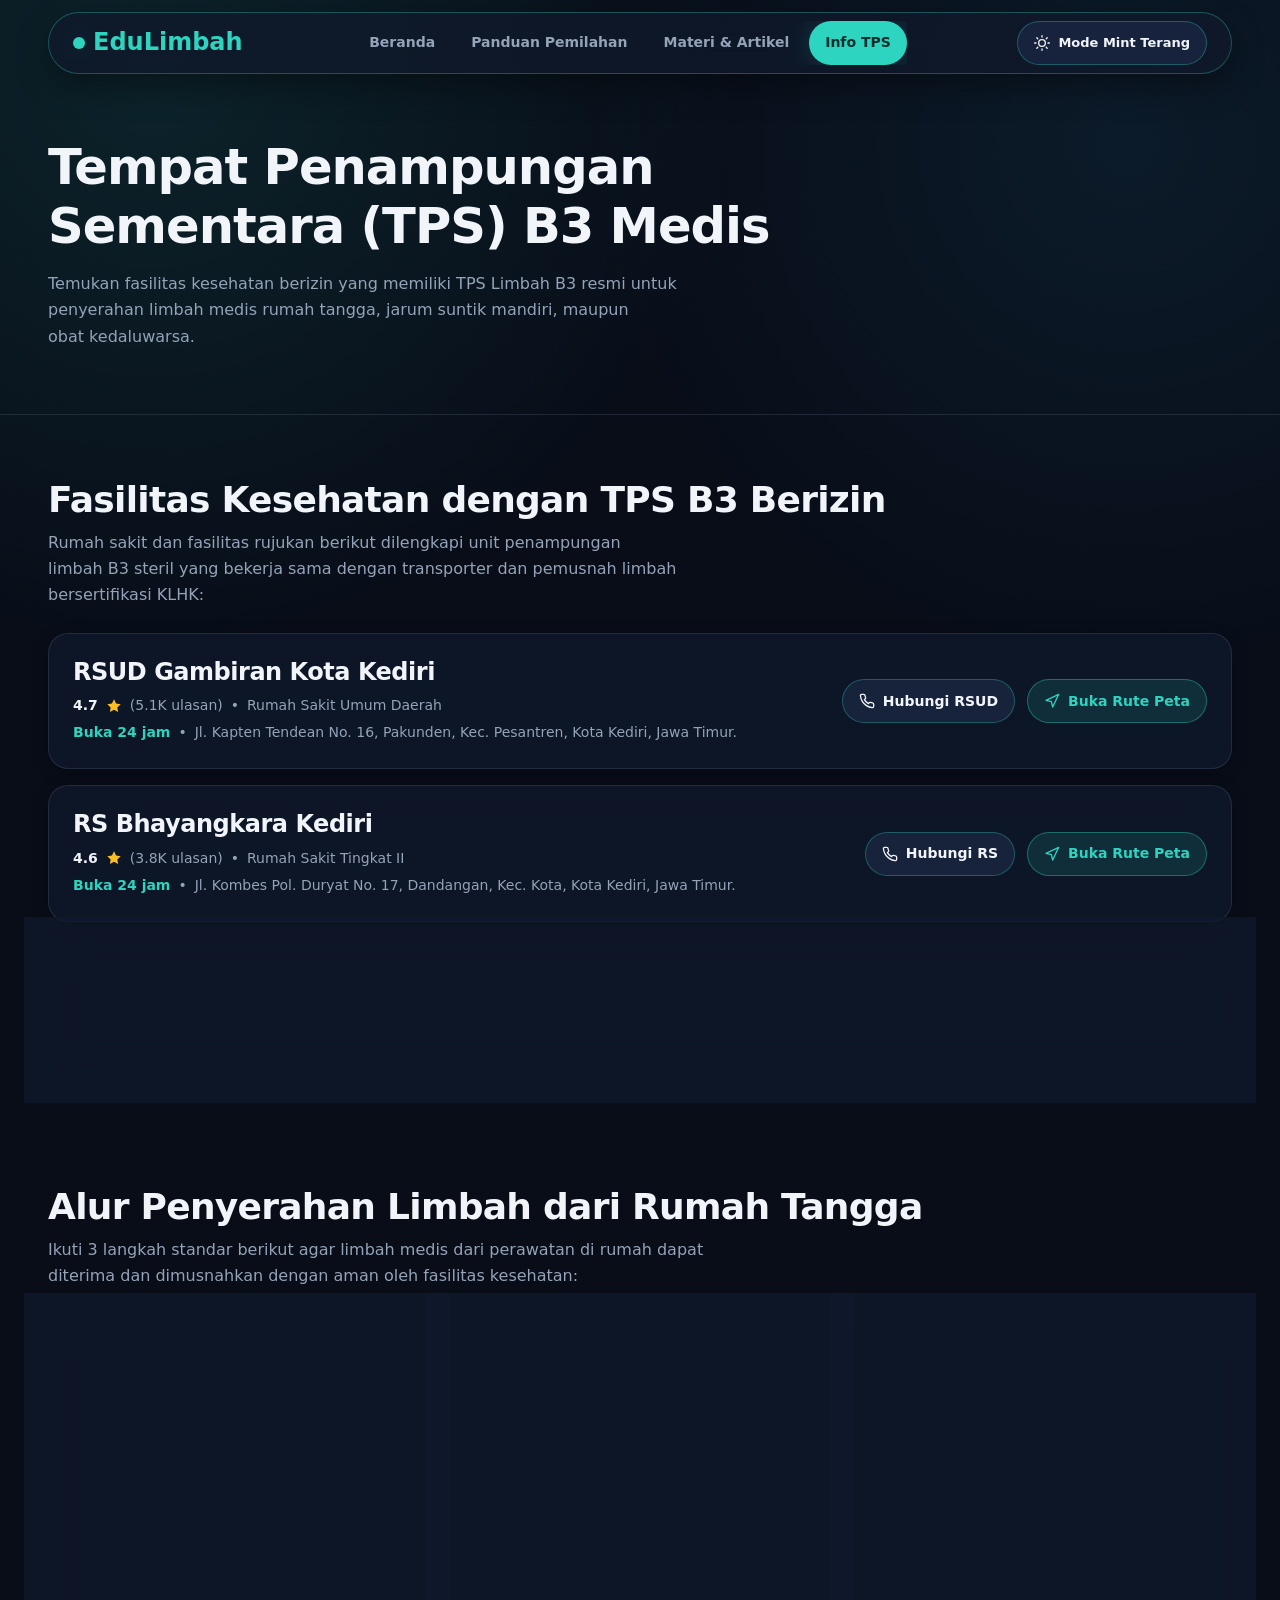
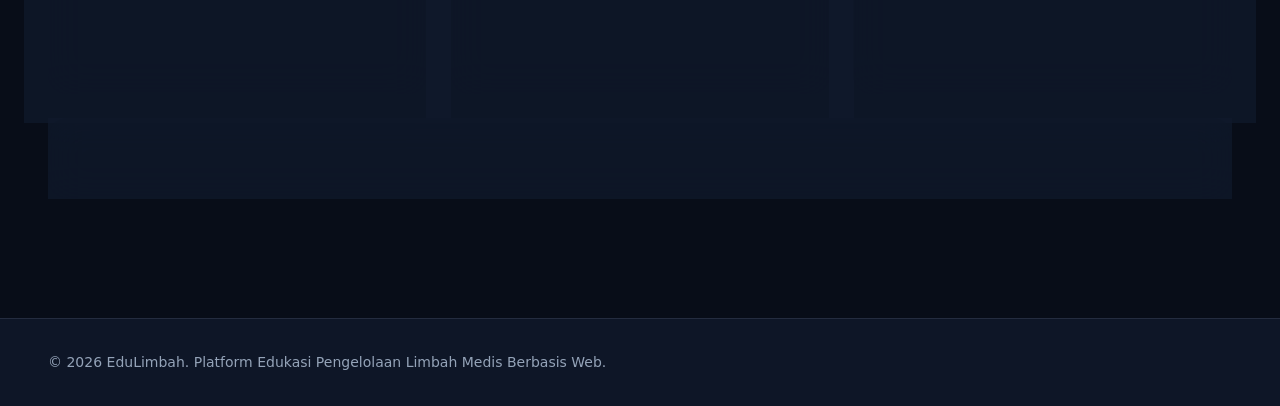
==== commit 3120d426: "Update desain frontend Bento Glass, 3D Flipbook, dan panduan limbah B3" ====
--- a/info-tps.html
+++ b/info-tps.html
@@ -4,20 +4,20 @@
   <meta charset="UTF-8">
   <meta name="viewport" content="width=device-width, initial-scale=1">
   <title>Info TPS B3 Medis - EduLimbah</title>
-  
-  <!-- CSS External -->
   <link rel="stylesheet" href="css/style.css">
-
-  <!-- JS External -->
   <script src="js/main.js" defer></script>
 </head>
 <body>
+  <a href="#konten-utama" class="skip-link">Langsung ke konten utama</a>
 
   <!-- Header Navigasi -->
   <header class="site-header">
     <div class="container nav-inner">
-      <a href="index.html" class="brand">EduLimbah</a>
-      <nav class="nav-links">
+      <a href="index.html" class="brand">
+        <span class="brand-mark" aria-hidden="true"></span>
+        <span>EduLimbah</span>
+      </a>
+      <nav class="nav-links" aria-label="Navigasi utama">
         <a href="index.html">Beranda</a>
         <a href="panduan.html">Panduan Pemilahan</a>
         <a href="materi.html">Materi & Artikel</a>
@@ -29,20 +29,18 @@
   <!-- Hero Banner -->
   <section class="hero">
     <div class="container">
-      <div class="hero-text">
-        <h1>Tempat Penampungan Sementara (TPS) B3 Medis</h1>
-        <p>Temukan fasilitas kesehatan berizin yang memiliki TPS Limbah B3 resmi untuk penyerahan limbah medis rumah tangga, jarum suntik mandiri, maupun obat kedaluwarsa.</p>
-      </div>
+      <h1>Tempat Penampungan Sementara (TPS) B3 Medis</h1>
+      <p>Temukan fasilitas kesehatan berizin yang memiliki TPS Limbah B3 resmi untuk penyerahan limbah medis rumah tangga, jarum suntik mandiri, maupun obat kedaluwarsa.</p>
     </div>
   </section>
 
   <!-- Konten Utama -->
-  <main class="container page-layout">
+  <main id="konten-utama" class="container page-layout">
     
     <!-- Section 1: Direktori Fasilitas TPS B3 Berizin -->
     <section>
       <div class="tps-header">
-        <h2 class="section-title">Fasilitas Kesehatan dengan TPS B3 Berizin</h2>
+        <h2>Fasilitas Kesehatan dengan TPS B3 Berizin</h2>
         <p>Rumah sakit dan fasilitas rujukan berikut dilengkapi unit penampungan limbah B3 steril yang bekerja sama dengan transporter dan pemusnah limbah bersertifikasi KLHK:</p>
       </div>
 
@@ -53,33 +51,33 @@
           
           <div class="facility-meta">
             <span class="rating-score">4.7</span>
-            <svg class="star-icon" width="16" height="16" viewBox="0 0 24 24" fill="currentColor">
+            <svg class="star-icon" viewBox="0 0 24 24" fill="currentColor" aria-hidden="true">
               <path d="M12 2l3.09 6.26L22 9.27l-5 4.87 1.18 6.88L12 17.77l-6.18 3.25L7 14.14 2 9.27l6.91-1.01L12 2z"/>
             </svg>
-            <span>(5.1K)</span>
-            <span class="meta-dot">•</span>
+            <span>(5.1K ulasan)</span>
+            <span aria-hidden="true">•</span>
             <span>Rumah Sakit Umum Daerah</span>
           </div>
           
           <div class="facility-address">
-            <span class="status-open">Buka 24 Jam</span>
-            <span class="meta-dot">•</span>
+            <span class="status-open">Buka 24 jam</span>
+            <span aria-hidden="true">•</span>
             <span>Jl. Kapten Tendean No. 16, Pakunden, Kec. Pesantren, Kota Kediri, Jawa Timur.</span>
           </div>
         </div>
 
         <div class="facility-actions">
           <a href="tel:+623542891400" class="btn-action">
-            <svg viewBox="0 0 24 24" fill="none" stroke="currentColor" stroke-width="2" stroke-linecap="round" stroke-linejoin="round">
+            <svg viewBox="0 0 24 24" fill="none" stroke="currentColor" stroke-width="2" stroke-linecap="round" stroke-linejoin="round" aria-hidden="true">
               <path d="M22 16.92v3a2 2 0 0 1-2.18 2 19.79 19.79 0 0 1-8.63-3.07 19.5 19.5 0 0 1-6-6 19.79 19.79 0 0 1-3.07-8.67A2 2 0 0 1 4.11 2h3a2 2 0 0 1 2 1.72 12.84 12.84 0 0 0 .7 2.81 2 2 0 0 1-.45 2.11L8.09 9.91a16 16 0 0 0 6 6l1.27-1.27a2 2 0 0 1 2.11-.45 12.84 12.84 0 0 0 2.81.7A2 2 0 0 1 22 16.92z"></path>
             </svg>
-            Telepon
+            <span>Hubungi RSUD</span>
           </a>
           <a href="https://www.google.com/maps/dir/?api=1&destination=RSUD+Gambiran+Kota+Kediri,+Jl.+Kapten+Tendean+No.+16,+Pakunden,+Kec.+Pesantren,+Kota+Kediri" target="_blank" rel="noopener noreferrer" class="btn-action btn-primary-outline">
-            <svg viewBox="0 0 24 24" fill="none" stroke="currentColor" stroke-width="2" stroke-linecap="round" stroke-linejoin="round">
+            <svg viewBox="0 0 24 24" fill="none" stroke="currentColor" stroke-width="2" stroke-linecap="round" stroke-linejoin="round" aria-hidden="true">
               <polygon points="3 11 22 2 13 21 11 13 3 11"></polygon>
             </svg>
-            Rute
+            <span>Buka Rute Peta</span>
           </a>
         </div>
       </article>
@@ -91,33 +89,33 @@
           
           <div class="facility-meta">
             <span class="rating-score">4.6</span>
-            <svg class="star-icon" width="16" height="16" viewBox="0 0 24 24" fill="currentColor">
+            <svg class="star-icon" viewBox="0 0 24 24" fill="currentColor" aria-hidden="true">
               <path d="M12 2l3.09 6.26L22 9.27l-5 4.87 1.18 6.88L12 17.77l-6.18 3.25L7 14.14 2 9.27l6.91-1.01L12 2z"/>
             </svg>
-            <span>(3.8K)</span>
-            <span class="meta-dot">•</span>
+            <span>(3.8K ulasan)</span>
+            <span aria-hidden="true">•</span>
             <span>Rumah Sakit Tingkat II</span>
           </div>
           
           <div class="facility-address">
-            <span class="status-open">Buka 24 Jam</span>
-            <span class="meta-dot">•</span>
+            <span class="status-open">Buka 24 jam</span>
+            <span aria-hidden="true">•</span>
             <span>Jl. Kombes Pol. Duryat No. 17, Dandangan, Kec. Kota, Kota Kediri, Jawa Timur.</span>
           </div>
         </div>
 
         <div class="facility-actions">
           <a href="tel:+62354671100" class="btn-action">
-            <svg viewBox="0 0 24 24" fill="none" stroke="currentColor" stroke-width="2" stroke-linecap="round" stroke-linejoin="round">
+            <svg viewBox="0 0 24 24" fill="none" stroke="currentColor" stroke-width="2" stroke-linecap="round" stroke-linejoin="round" aria-hidden="true">
               <path d="M22 16.92v3a2 2 0 0 1-2.18 2 19.79 19.79 0 0 1-8.63-3.07 19.5 19.5 0 0 1-6-6 19.79 19.79 0 0 1-3.07-8.67A2 2 0 0 1 4.11 2h3a2 2 0 0 1 2 1.72 12.84 12.84 0 0 0 .7 2.81 2 2 0 0 1-.45 2.11L8.09 9.91a16 16 0 0 0 6 6l1.27-1.27a2 2 0 0 1 2.11-.45 12.84 12.84 0 0 0 2.81.7A2 2 0 0 1 22 16.92z"></path>
             </svg>
-            Telepon
+            <span>Hubungi RS</span>
           </a>
           <a href="https://www.google.com/maps/dir/?api=1&destination=RS+Bhayangkara+Kediri" target="_blank" rel="noopener noreferrer" class="btn-action btn-primary-outline">
-            <svg viewBox="0 0 24 24" fill="none" stroke="currentColor" stroke-width="2" stroke-linecap="round" stroke-linejoin="round">
+            <svg viewBox="0 0 24 24" fill="none" stroke="currentColor" stroke-width="2" stroke-linecap="round" stroke-linejoin="round" aria-hidden="true">
               <polygon points="3 11 22 2 13 21 11 13 3 11"></polygon>
             </svg>
-            Rute
+            <span>Buka Rute Peta</span>
           </a>
         </div>
       </article>
@@ -129,33 +127,33 @@
           
           <div class="facility-meta">
             <span class="rating-score">4.4</span>
-            <svg class="star-icon" width="16" height="16" viewBox="0 0 24 24" fill="currentColor">
+            <svg class="star-icon" viewBox="0 0 24 24" fill="currentColor" aria-hidden="true">
               <path d="M12 2l3.09 6.26L22 9.27l-5 4.87 1.18 6.88L12 17.77l-6.18 3.25L7 14.14 2 9.27l6.91-1.01L12 2z"/>
             </svg>
-            <span>(1.2K)</span>
-            <span class="meta-dot">•</span>
+            <span>(1.2K ulasan)</span>
+            <span aria-hidden="true">•</span>
             <span>Puskesmas Pembina</span>
           </div>
           
           <div class="facility-address">
             <span class="status-open">Buka (07:30 - 14:00 WIB)</span>
-            <span class="meta-dot">•</span>
+            <span aria-hidden="true">•</span>
             <span>Jl. Pesantren No. 60, Pesantren, Kota Kediri, Jawa Timur.</span>
           </div>
         </div>
 
         <div class="facility-actions">
           <a href="tel:+62354689234" class="btn-action">
-            <svg viewBox="0 0 24 24" fill="none" stroke="currentColor" stroke-width="2" stroke-linecap="round" stroke-linejoin="round">
+            <svg viewBox="0 0 24 24" fill="none" stroke="currentColor" stroke-width="2" stroke-linecap="round" stroke-linejoin="round" aria-hidden="true">
               <path d="M22 16.92v3a2 2 0 0 1-2.18 2 19.79 19.79 0 0 1-8.63-3.07 19.5 19.5 0 0 1-6-6 19.79 19.79 0 0 1-3.07-8.67A2 2 0 0 1 4.11 2h3a2 2 0 0 1 2 1.72 12.84 12.84 0 0 0 .7 2.81 2 2 0 0 1-.45 2.11L8.09 9.91a16 16 0 0 0 6 6l1.27-1.27a2 2 0 0 1 2.11-.45 12.84 12.84 0 0 0 2.81.7A2 2 0 0 1 22 16.92z"></path>
             </svg>
-            Telepon
+            <span>Hubungi Puskesmas</span>
           </a>
           <a href="https://www.google.com/maps/dir/?api=1&destination=Puskesmas+Pesantren+1+Kota+Kediri" target="_blank" rel="noopener noreferrer" class="btn-action btn-primary-outline">
-            <svg viewBox="0 0 24 24" fill="none" stroke="currentColor" stroke-width="2" stroke-linecap="round" stroke-linejoin="round">
+            <svg viewBox="0 0 24 24" fill="none" stroke="currentColor" stroke-width="2" stroke-linecap="round" stroke-linejoin="round" aria-hidden="true">
               <polygon points="3 11 22 2 13 21 11 13 3 11"></polygon>
             </svg>
-            Rute
+            <span>Buka Rute Peta</span>
           </a>
         </div>
       </article>
@@ -165,40 +163,37 @@
     <!-- Section 2: Alur Penyerahan Limbah Medis Mandiri -->
     <section class="handover-section">
       <div class="tps-header">
-        <span class="section-badge">Prosedur Resmi</span>
-        <h2 class="section-title">Alur Penyerahan Limbah dari Rumah Tangga</h2>
+        <h2>Alur Penyerahan Limbah dari Rumah Tangga</h2>
         <p>Ikuti 3 langkah standar berikut agar limbah medis dari perawatan di rumah dapat diterima dan dimusnahkan dengan aman oleh fasilitas kesehatan:</p>
       </div>
       
       <ol class="flow-grid">
-        <!-- Langkah 1 -->
         <li class="flow-card">
           <div class="flow-card-top">
-            <div class="flow-icon-wrapper">
+            <div class="flow-icon-wrapper" aria-hidden="true">
               <svg viewBox="0 0 24 24" fill="none" stroke="currentColor" stroke-width="2" stroke-linecap="round" stroke-linejoin="round">
                 <path d="M21 16V8a2 2 0 0 0-1-1.73l-7-4a2 2 0 0 0-2 0l-7 4A2 2 0 0 0 3 8v8a2 2 0 0 0 1 1.73l7 4a2 2 0 0 0 2 0l7-4A2 2 0 0 0 21 16z"></path>
                 <polyline points="3.27 6.96 12 12.01 20.73 6.96"></polyline>
                 <line x1="12" y1="22.08" x2="12" y2="12"></line>
               </svg>
             </div>
-            <span class="flow-step-badge">Langkah 01</span>
+            <span class="flow-step-badge">Tahap 1</span>
           </div>
           <div class="flow-card-body">
-            <h4>Kemas Secara Aman di Rumah</h4>
+            <h3>Kemas Secara Aman di Rumah</h3>
             <p>Pastikan jarum suntik berada dalam wadah kaku anti tusuk (<em>safety box</em> atau botol plastik tebal), dan limbah perban infeksius diikat rapat dalam kantong kuning atau kantong ganda.</p>
           </div>
           <div class="flow-card-check">
-            <svg viewBox="0 0 24 24" fill="none" stroke="currentColor" stroke-width="2.5" stroke-linecap="round" stroke-linejoin="round">
+            <svg viewBox="0 0 24 24" fill="none" stroke="currentColor" stroke-width="2.5" stroke-linecap="round" stroke-linejoin="round" aria-hidden="true">
               <polyline points="20 6 9 17 4 12"></polyline>
             </svg>
             <span>Wadah tertutup rapat & diberi label "Limbah Medis"</span>
           </div>
         </li>
 
-        <!-- Langkah 2 -->
         <li class="flow-card">
           <div class="flow-card-top">
-            <div class="flow-icon-wrapper">
+            <div class="flow-icon-wrapper" aria-hidden="true">
               <svg viewBox="0 0 24 24" fill="none" stroke="currentColor" stroke-width="2" stroke-linecap="round" stroke-linejoin="round">
                 <path d="M16 21v-2a4 4 0 0 0-4-4H6a4 4 0 0 0-4 4v2"></path>
                 <circle cx="9" cy="7" r="4"></circle>
@@ -206,37 +201,36 @@
                 <path d="M16 3.13a4 4 0 0 1 0 7.75"></path>
               </svg>
             </div>
-            <span class="flow-step-badge">Langkah 02</span>
+            <span class="flow-step-badge">Tahap 2</span>
           </div>
           <div class="flow-card-body">
-            <h4>Bawa ke Pos Sanitasi / Loket Faskes</h4>
+            <h3>Bawa ke Pos Sanitasi / Loket Faskes</h3>
             <p>Sampaikan kepada petugas pendaftaran atau instalasi kesehatan lingkungan (sanitasi) faskes bahwa Anda hendak menitipkan limbah medis rumah tangga untuk dimusnahkan.</p>
           </div>
           <div class="flow-card-check">
-            <svg viewBox="0 0 24 24" fill="none" stroke="currentColor" stroke-width="2.5" stroke-linecap="round" stroke-linejoin="round">
+            <svg viewBox="0 0 24 24" fill="none" stroke="currentColor" stroke-width="2.5" stroke-linecap="round" stroke-linejoin="round" aria-hidden="true">
               <polyline points="20 6 9 17 4 12"></polyline>
             </svg>
             <span>Serahkan langsung ke petugas, jangan di tempat sampah umum</span>
           </div>
         </li>
 
-        <!-- Langkah 3 -->
         <li class="flow-card">
           <div class="flow-card-top">
-            <div class="flow-icon-wrapper">
+            <div class="flow-icon-wrapper" aria-hidden="true">
               <svg viewBox="0 0 24 24" fill="none" stroke="currentColor" stroke-width="2" stroke-linecap="round" stroke-linejoin="round">
                 <path d="M12 22s8-4 8-10V5l-8-3-8 3v7c0 6 8 10 8 10z"></path>
                 <path d="m9 12 2 2 4-4"></path>
               </svg>
             </div>
-            <span class="flow-step-badge">Langkah 03</span>
+            <span class="flow-step-badge">Tahap 3</span>
           </div>
           <div class="flow-card-body">
-            <h4>Penimbangan & Penyimpanan TPS B3</h4>
+            <h3>Penimbangan & Penyimpanan TPS B3</h3>
             <p>Petugas sanitasi akan mencatat dan menempatkan limbah ke ruang TPS B3 berpendingin khusus sebelum dijemput oleh pihak ketiga berizin resmi insinerasi KLHK.</p>
           </div>
           <div class="flow-card-check">
-            <svg viewBox="0 0 24 24" fill="none" stroke="currentColor" stroke-width="2.5" stroke-linecap="round" stroke-linejoin="round">
+            <svg viewBox="0 0 24 24" fill="none" stroke="currentColor" stroke-width="2.5" stroke-linecap="round" stroke-linejoin="round" aria-hidden="true">
               <polyline points="20 6 9 17 4 12"></polyline>
             </svg>
             <span>Bebas risiko pencemaran & penyalahgunaan</span>
@@ -245,7 +239,7 @@
       </ol>
 
       <div class="handover-note">
-        <div class="handover-note-icon">
+        <div class="handover-note-icon" aria-hidden="true">
           <svg viewBox="0 0 24 24" fill="none" stroke="currentColor" stroke-width="2" stroke-linecap="round" stroke-linejoin="round">
             <circle cx="12" cy="12" r="10"></circle>
             <line x1="12" y1="16" x2="12" y2="12"></line>
@@ -269,4 +263,3 @@
 
 </body>
 </html>
-
--- a/css/style.css
+++ b/css/style.css
@@ -1,50 +1,59 @@
+/* ==========================================================================
+   EduLimbah — Modern Bento Glass, Editorial Minimalist & Interactive Portal
+   Mematuhi aturan token penuh & aksesibilitas pada docs/SKILL.md
+   ========================================================================== */
+
 :root {
-  /* Neutral Color Palette */
-  --color-bg: #f8fafc;
-  --color-surface: #ffffff;
-  --color-text: #0f172a;
-  --color-text-muted: #475569;
-  --color-border: #e2e8f0;
-
-  /* Primary Brand Color (Teal) */
-  --color-primary: #0d9488;
-  --color-primary-hover: #0f766e;
-  --color-primary-light: #ccfbf1;
-  --color-primary-contrast: #ffffff;
-
-  /* Medical Waste Standard Colors */
-  --color-accent-yellow: #ca8a04;
-  --color-accent-yellow-bg: #fef08a;
-  --color-accent-red: #dc2626;
-  --color-accent-red-bg: #fecaca;
-  --color-accent-brown: #9a3412;
-  --color-accent-brown-bg: #ffedd5;
-  --color-accent-black: #334155;
-  --color-accent-black-bg: #f1f5f9;
-
-  /* Aliases for Waste Guide */
-  --color-waste-yellow: var(--color-accent-yellow);
-  --color-waste-yellow-bg: var(--color-accent-yellow-bg);
-  --color-waste-red: var(--color-accent-red);
-  --color-waste-red-bg: var(--color-accent-red-bg);
-  --color-waste-brown: var(--color-accent-brown);
-  --color-waste-brown-bg: var(--color-accent-brown-bg);
-  --color-waste-black: var(--color-accent-black);
-  --color-waste-black-bg: var(--color-accent-black-bg);
-
-  --color-star: #eab308;
-
-  /* Typography Tokens */
-  --font-base: "Inter", system-ui, -apple-system, BlinkMacSystemFont, "Segoe UI", Roboto, sans-serif;
-  --text-xs: 0.75rem;
+  /* 1. Palet Warna Default: Soft Neon Glass (Gelap Bertingkat & Ramah Mata) */
+  --color-bg: #080d18;
+  --color-bg-mesh-1: rgba(45, 212, 191, 0.11);
+  --color-bg-mesh-2: rgba(56, 189, 248, 0.08);
+  --color-surface: rgba(17, 26, 44, 0.76);
+  --color-surface-solid: #111a2c;
+  --color-surface-elevated: rgba(26, 39, 64, 0.85);
+  --color-text: #f1f5f9;
+  --color-text-muted: #94a3b8;
+  --color-border: rgba(148, 163, 184, 0.16);
+  --color-border-strong: rgba(45, 212, 191, 0.32);
+
+  /* Warna Primer Medis (Bioluminescent Teal / Mint) */
+  --color-primary: #2dd4bf;
+  --color-primary-hover: #5eead4;
+  --color-primary-soft: rgba(45, 212, 191, 0.13);
+  --color-primary-border: rgba(45, 212, 191, 0.38);
+  --color-primary-contrast: #042f2e;
+
+  /* Warna Standar Limbah Medis B3 (Kuning, Merah, Cokelat, Hitam) */
+  --color-waste-yellow: #fbbf24;
+  --color-waste-yellow-bg: rgba(251, 191, 36, 0.13);
+  --color-waste-yellow-border: rgba(251, 191, 36, 0.38);
+
+  --color-waste-red: #fb7185;
+  --color-waste-red-bg: rgba(251, 113, 133, 0.13);
+  --color-waste-red-border: rgba(251, 113, 133, 0.38);
+
+  --color-waste-brown: #fb923c;
+  --color-waste-brown-bg: rgba(251, 146, 60, 0.13);
+  --color-waste-brown-border: rgba(251, 146, 60, 0.38);
+
+  --color-waste-black: #cbd5e1;
+  --color-waste-black-bg: rgba(148, 163, 184, 0.14);
+  --color-waste-black-border: rgba(148, 163, 184, 0.36);
+
+  --color-star: #fbbf24;
+
+  /* 2. Tipografi Editorial (Rasio Skala Jelas & Responsif) */
+  --font-heading: "Plus Jakarta Sans", system-ui, -apple-system, "Segoe UI", Roboto, sans-serif;
+  --font-body: "Inter", system-ui, -apple-system, "Segoe UI", Roboto, sans-serif;
+  --text-xs: 0.8125rem;
   --text-sm: 0.875rem;
   --text-base: 1rem;
   --text-lg: 1.125rem;
-  --text-xl: 1.25rem;
-  --text-2xl: 1.5rem;
-  --text-3xl: clamp(1.875rem, 4vw, 2.25rem);
-
-  /* Spacing Tokens */
+  --text-xl: clamp(1.25rem, 1.1rem + 0.6vw, 1.5rem);
+  --text-2xl: clamp(1.6rem, 1.3rem + 1.4vw, 2.25rem);
+  --text-3xl: clamp(2rem, 1.45rem + 2.4vw, 3.1rem);
+
+  /* 3. Skala Spasi (Basis 4px / 0.25rem) */
   --space-1: 0.25rem;
   --space-2: 0.5rem;
   --space-3: 0.75rem;
@@ -52,507 +61,526 @@
   --space-6: 1.5rem;
   --space-8: 2rem;
   --space-12: 3rem;
-
-  /* Shape & Shadow Tokens */
-  --radius-sm: 6px;
-  --radius-md: 12px;
-  --radius-lg: 16px;
-  --radius-full: 9999px;
-  --shadow-sm: 0 1px 3px rgb(0 0 0 / 0.1);
-  --shadow-md: 0 4px 6px rgb(0 0 0 / 0.05);
-  --shadow-lg: 0 10px 15px -3px rgb(0 0 0 / 0.1);
-
-  /* Layout & Transitions */
-  --container-max: 960px;
-  --duration-base: 200ms;
-}
-
-/* --------------------------------------------------------------------------
-   2. Reset & Base Styles
-   -------------------------------------------------------------------------- */
-*, *::before, *::after {
+  --space-16: 4rem;
+  --space-24: 6rem;
+
+  /* 4. Bentuk, Glassmorphism, Target Sentuh & Bayangan */
+  --radius-sm: 0.375rem;
+  --radius-md: 0.75rem;
+  --radius-lg: 1.25rem;
+  --radius-pill: 999rem;
+
+  --border-thin: 0.0625rem;
+  --border-thick: 0.1875rem;
+  --outline-width: 0.1875rem;
+  --outline-offset: 0.125rem;
+
+  --blur-glass: 1.125rem;
+  --touch-target: 2.75rem; /* 44px */
+  --icon-sm: 1rem;
+  --icon-md: 1.25rem;
+  --icon-lg: 1.5rem;
+  --thumb-size: 3.5rem;
+  --step-badge-size: 2.125rem;
+  --meter-bar-height: 0.5rem;
+
+  --shadow-sm: 0 0.25rem 1rem rgba(0, 0, 0, 0.25);
+  --shadow-md: 0 0.75rem 2rem rgba(0, 0, 0, 0.36);
+  --shadow-neon: 0 0 1.5rem rgba(45, 212, 191, 0.2);
+
+  /* 5. Layout & Motion */
+  --container-max: 74rem;
+  --table-min-width: 38rem;
+  --duration-fast: 160ms;
+  --duration-base: 240ms;
+  --ease-out: cubic-bezier(0.22, 1, 0.36, 1);
+}
+
+/* Gaya Portal Kesehatan Resmi (Mode Mint Terang Bersih) */
+[data-theme="light"] {
+  --color-bg: #f3f8f7;
+  --color-bg-mesh-1: rgba(13, 148, 136, 0.09);
+  --color-bg-mesh-2: rgba(2, 132, 199, 0.06);
+  --color-surface: rgba(255, 255, 255, 0.86);
+  --color-surface-solid: #ffffff;
+  --color-surface-elevated: #eaf3f1;
+  --color-text: #0f172a;
+  --color-text-muted: #475569;
+  --color-border: rgba(15, 118, 110, 0.16);
+  --color-border-strong: rgba(15, 118, 110, 0.36);
+
+  --color-primary: #0f766e;
+  --color-primary-hover: #115e59;
+  --color-primary-soft: rgba(15, 118, 110, 0.11);
+  --color-primary-border: rgba(15, 118, 110, 0.35);
+  --color-primary-contrast: #ffffff;
+
+  --color-waste-yellow: #92400e;
+  --color-waste-yellow-bg: #fef3c7;
+  --color-waste-yellow-border: #f59e0b;
+
+  --color-waste-red: #9f1239;
+  --color-waste-red-bg: #ffe4e6;
+  --color-waste-red-border: #f43f5e;
+
+  --color-waste-brown: #7c2d12;
+  --color-waste-brown-bg: #ffedd5;
+  --color-waste-brown-border: #f97316;
+
+  --color-waste-black: #1e293b;
+  --color-waste-black-bg: #e2e8f0;
+  --color-waste-black-border: #94a3b8;
+
+  --color-star: #d97706;
+
+  --shadow-sm: 0 0.125rem 0.5rem rgba(15, 23, 42, 0.05);
+  --shadow-md: 0 0.625rem 1.75rem rgba(15, 23, 42, 0.08);
+  --shadow-neon: 0 0.25rem 1rem rgba(15, 118, 110, 0.16);
+}
+
+/* ==========================================================================
+   Reset, Ambient Mesh Background & Tipografi Editorial
+   ========================================================================== */
+*,
+*::before,
+*::after {
   box-sizing: border-box;
   margin: 0;
   padding: 0;
 }
 
 html {
+  -webkit-text-size-adjust: 100%;
   scroll-behavior: smooth;
 }
 
 body {
+  min-height: 100dvh;
+  display: flex;
+  flex-direction: column;
   background-color: var(--color-bg);
+  background-image:
+    radial-gradient(circle at 12% 8%, var(--color-bg-mesh-1), transparent 42%),
+    radial-gradient(circle at 88% 16%, var(--color-bg-mesh-2), transparent 40%);
+  background-attachment: fixed;
   color: var(--color-text);
-  font-family: var(--font-base);
+  font-family: var(--font-body);
   font-size: var(--text-base);
-  line-height: 1.6;
-  min-height: 100vh;
-  display: flex;
-  flex-direction: column;
-}
-
-img, svg {
+  line-height: 1.65;
+  overflow-x: hidden;
+}
+
+img,
+svg,
+video {
   display: block;
   max-width: 100%;
+  height: auto;
+}
+
+h1,
+h2,
+h3,
+h4 {
+  font-family: var(--font-heading);
+  color: var(--color-text);
+  line-height: 1.18;
+  letter-spacing: -0.02em;
+  text-wrap: balance;
+}
+
+h1 {
+  font-size: var(--text-3xl);
+  font-weight: 800;
+  margin-bottom: var(--space-4);
+}
+
+h2 {
+  font-size: var(--text-2xl);
+  font-weight: 800;
+  margin-bottom: var(--space-2);
+}
+
+h3 {
+  font-size: var(--text-xl);
+  font-weight: 700;
+  margin-bottom: var(--space-2);
+}
+
+h4 {
+  font-size: var(--text-lg);
+  font-weight: 600;
+  margin-bottom: var(--space-1);
+}
+
+p {
+  max-width: 65ch;
+  text-wrap: pretty;
+  color: var(--color-text-muted);
 }
 
 a {
+  color: inherit;
   text-decoration: none;
-  color: inherit;
+}
+
+button,
+input,
+select,
+textarea {
+  font: inherit;
 }
 
 :focus-visible {
-  outline: 3px solid var(--color-primary);
-  outline-offset: 2px;
+  outline: var(--outline-width) solid var(--color-primary);
+  outline-offset: var(--outline-offset);
+}
+
+.skip-link {
+  position: absolute;
+  left: var(--space-4);
+  top: calc(-1 * var(--space-16));
+  z-index: 100;
+  padding: var(--space-2) var(--space-4);
+  background-color: var(--color-primary);
+  color: var(--color-primary-contrast);
+  font-weight: 700;
+  border-radius: var(--radius-sm);
+}
+
+.skip-link:focus {
+  top: var(--space-4);
 }
 
 .container {
+  width: min(100% - 2 * var(--space-4), var(--container-max));
+  margin-inline: auto;
+}
+
+@media (min-width: 768px) {
+  .container {
+    width: min(100% - 2 * var(--space-8), var(--container-max));
+  }
+}
+
+/* ==========================================================================
+   Navigasi Melayang (Floating Glassmorphic Dock)
+   ========================================================================== */
+.site-header {
+  position: sticky;
+  top: var(--space-3);
+  z-index: 50;
+  padding-inline: var(--space-3);
+  margin-top: var(--space-3);
+}
+
+.nav-inner {
+  display: flex;
+  flex-wrap: wrap;
+  justify-content: space-between;
+  align-items: center;
+  gap: var(--space-3) var(--space-6);
+  padding: var(--space-2) var(--space-6);
+  background-color: var(--color-surface);
+  backdrop-filter: blur(var(--blur-glass));
+  -webkit-backdrop-filter: blur(var(--blur-glass));
+  border: var(--border-thin) solid var(--color-border-strong);
+  border-radius: var(--radius-pill);
+  box-shadow: var(--shadow-md);
+}
+
+@media (max-width: 768px) {
+  .nav-inner {
+    border-radius: var(--radius-lg);
+    padding: var(--space-3) var(--space-4);
+  }
+}
+
+.brand {
+  display: inline-flex;
+  align-items: center;
+  gap: var(--space-2);
+  min-height: var(--touch-target);
+  font-family: var(--font-heading);
+  font-size: var(--text-xl);
+  font-weight: 800;
+  color: var(--color-primary);
+}
+
+.brand-mark {
+  width: var(--space-3);
+  height: var(--space-3);
+  border-radius: var(--radius-pill);
+  background-color: var(--color-primary);
+  box-shadow: var(--shadow-neon);
+}
+
+.nav-links {
+  display: flex;
+  align-items: center;
+  gap: var(--space-1);
+  overflow-x: auto;
+}
+
+.nav-links a {
+  display: inline-flex;
+  align-items: center;
+  min-height: var(--touch-target);
+  padding-inline: var(--space-4);
+  border-radius: var(--radius-pill);
+  font-size: var(--text-sm);
+  font-weight: 600;
+  color: var(--color-text-muted);
+  white-space: nowrap;
+  transition: color var(--duration-fast) var(--ease-out), background-color var(--duration-fast) var(--ease-out);
+}
+
+.nav-links a:hover {
+  color: var(--color-text);
+  background-color: var(--color-surface-elevated);
+}
+
+.nav-links a.active {
+  color: var(--color-primary-contrast);
+  background-color: var(--color-primary);
+  box-shadow: var(--shadow-neon);
+}
+
+.theme-toggle-btn {
+  display: inline-flex;
+  align-items: center;
+  gap: var(--space-2);
+  min-height: var(--touch-target);
+  padding-inline: var(--space-4);
+  border-radius: var(--radius-pill);
+  border: var(--border-thin) solid var(--color-border-strong);
+  background-color: var(--color-surface-elevated);
+  color: var(--color-text);
+  font-size: var(--text-xs);
+  font-weight: 700;
+  cursor: pointer;
+  transition: border-color var(--duration-fast) var(--ease-out), color var(--duration-fast) var(--ease-out);
+}
+
+.theme-toggle-btn:hover {
+  border-color: var(--color-primary);
+  color: var(--color-primary);
+}
+
+.theme-toggle-btn svg {
+  width: var(--icon-sm);
+  height: var(--icon-sm);
+}
+
+/* ==========================================================================
+   Editorial Hero & Interactive Waste Scanner Dashboard
+   ========================================================================== */
+.hero {
+  padding-block: var(--space-12);
+  border-bottom: var(--border-thin) solid var(--color-border);
+}
+
+@media (min-width: 768px) {
+  .hero {
+    padding-block: var(--space-16);
+  }
+}
+
+.hero-split-grid {
+  display: grid;
+  grid-template-columns: 1fr;
+  gap: var(--space-8);
+  align-items: stretch;
+}
+
+@media (min-width: 1024px) {
+  .hero-split-grid {
+    grid-template-columns: 1.15fr 1fr;
+    gap: var(--space-12);
+  }
+}
+
+.hero-main-col {
+  display: flex;
+  flex-direction: column;
+  justify-content: space-between;
+  align-items: flex-start;
+  gap: var(--space-6);
+  padding-block: var(--space-2);
+}
+
+.hero-editorial-meta {
+  display: flex;
+  flex-wrap: wrap;
+  gap: var(--space-6);
+  padding-top: var(--space-6);
+  border-top: var(--border-thin) solid var(--color-border);
   width: 100%;
-  max-width: var(--container-max);
-  margin-inline: auto;
+}
+
+.editorial-stat {
+  display: flex;
+  flex-direction: column;
+  gap: var(--space-1);
+}
+
+.editorial-stat strong {
+  font-family: var(--font-heading);
+  font-size: var(--text-xl);
+  font-weight: 800;
+  color: var(--color-primary);
+}
+
+.editorial-stat span {
+  font-size: var(--text-xs);
+  color: var(--color-text-muted);
+}
+
+.hero-actions {
+  display: flex;
+  flex-wrap: wrap;
+  gap: var(--space-3);
+}
+
+.btn-primary {
+  display: inline-flex;
+  align-items: center;
+  justify-content: center;
+  gap: var(--space-2);
+  min-height: var(--touch-target);
   padding-inline: var(--space-6);
-}
-
-/* --------------------------------------------------------------------------
-   3. Site Header & Navigation
-   -------------------------------------------------------------------------- */
-.site-header {
-  background: var(--color-surface);
-  border-bottom: 1px solid var(--color-border);
-  position: sticky;
-  top: 0;
-  z-index: 50;
-  box-shadow: 0 1px 2px rgba(0, 0, 0, 0.02);
-}
-
-.nav-inner {
-  display: flex;
+  border-radius: var(--radius-pill);
+  border: var(--border-thin) solid var(--color-primary);
+  background-color: var(--color-primary);
+  color: var(--color-primary-contrast);
+  font-size: var(--text-sm);
+  font-weight: 700;
+  box-shadow: var(--shadow-neon);
+  transition: background-color var(--duration-fast) var(--ease-out);
+}
+
+.btn-primary:hover {
+  background-color: var(--color-primary-hover);
+}
+
+.btn-primary svg {
+  width: var(--icon-md);
+  height: var(--icon-md);
+}
+
+/* Panel Dashboard Interaktif di Hero (Glassmorphism Card) */
+.quick-checker {
+  background-color: var(--color-surface);
+  backdrop-filter: blur(var(--blur-glass));
+  -webkit-backdrop-filter: blur(var(--blur-glass));
+  border: var(--border-thin) solid var(--color-border-strong);
+  border-radius: var(--radius-lg);
+  padding: var(--space-6);
+  box-shadow: var(--shadow-md);
+  display: flex;
+  flex-direction: column;
   justify-content: space-between;
-  align-items: center;
-  height: 72px;
-}
-
-.brand {
-  font-size: var(--text-xl);
-  font-weight: 700;
-  color: var(--color-primary);
-  display: flex;
-  align-items: center;
-  gap: var(--space-2);
-}
-
-.brand:hover {
-  color: var(--color-primary-hover);
-}
-
-.nav-links {
-  display: flex;
-  align-items: center;
-  gap: var(--space-8);
-}
-
-.nav-links a {
-  font-weight: 500;
+  gap: var(--space-4);
+}
+
+.quick-checker-title {
+  display: flex;
+  align-items: center;
+  gap: var(--space-2);
+  font-family: var(--font-heading);
+  font-size: var(--text-lg);
+  font-weight: 700;
+  color: var(--color-primary);
+  margin-bottom: var(--space-1);
+}
+
+.quick-checker-title svg {
+  width: var(--icon-md);
+  height: var(--icon-md);
+}
+
+.quick-chips {
+  display: grid;
+  grid-template-columns: repeat(2, 1fr);
+  gap: var(--space-2);
+}
+
+@media (max-width: 480px) {
+  .quick-chips {
+    grid-template-columns: 1fr;
+  }
+}
+
+.chip-btn {
+  display: inline-flex;
+  align-items: center;
+  justify-content: flex-start;
+  gap: var(--space-2);
+  min-height: var(--touch-target);
+  padding-inline: var(--space-3);
+  border-radius: var(--radius-md);
+  border: var(--border-thin) solid var(--color-border);
+  background-color: var(--color-surface-elevated);
   color: var(--color-text-muted);
-  transition: color var(--duration-base);
+  font-size: var(--text-xs);
+  font-weight: 600;
+  text-align: left;
+  cursor: pointer;
+  transition: border-color var(--duration-fast) var(--ease-out), color var(--duration-fast) var(--ease-out), background-color var(--duration-fast) var(--ease-out);
+}
+
+.chip-btn:hover {
+  border-color: var(--color-primary-border);
+  color: var(--color-text);
+}
+
+.chip-btn.active {
+  border-color: var(--color-primary);
+  background-color: var(--color-primary-soft);
+  color: var(--color-primary);
+  box-shadow: var(--shadow-neon);
+}
+
+.quick-checker-result {
+  padding: var(--space-4);
+  border-radius: var(--radius-md);
+  background-color: var(--color-surface-solid);
+  border: var(--border-thin) solid var(--color-border);
+  border-left: var(--border-thick) solid var(--color-waste-red);
+  display: flex;
+  flex-direction: column;
+  align-items: flex-start;
+  gap: var(--space-2);
+}
+
+.quick-checker-result strong {
+  color: var(--color-text);
+  font-size: var(--text-base);
+}
+
+.quick-checker-result p {
   font-size: var(--text-sm);
-  padding: var(--space-1) 0;
-  position: relative;
-}
-
-.nav-links a:hover {
-  color: var(--color-primary);
-}
-
-.nav-links a.active {
-  color: var(--color-primary);
-  font-weight: 600;
-}
-
-.nav-links a.active::after {
-  content: "";
-  position: absolute;
-  bottom: -4px;
-  left: 0;
-  width: 100%;
-  height: 2px;
-  background-color: var(--color-primary);
-  border-radius: var(--radius-full);
-}
-
-@media (max-width: 680px) {
-  .nav-inner {
-    height: auto;
-    padding-block: var(--space-3);
-    flex-direction: column;
-    gap: var(--space-3);
-    align-items: flex-start;
-  }
-  .nav-links {
-    width: 100%;
-    gap: var(--space-4);
-    overflow-x: auto;
-    padding-bottom: var(--space-2);
-  }
-  .nav-links::-webkit-scrollbar {
-    display: none;
-  }
-}
-
-/* --------------------------------------------------------------------------
-   4. Hero Section
-   -------------------------------------------------------------------------- */
-.hero {
-  padding-block: var(--space-12) var(--space-8);
-  background: linear-gradient(to bottom, var(--color-surface), var(--color-bg));
-  border-bottom: 1px solid var(--color-border);
-  text-align: center;
-}
-
-.hero .container {
-  display: flex;
-  flex-direction: column;
-  align-items: center;
-  gap: var(--space-4);
-}
-
-.hero-text h1 {
-  font-size: var(--text-3xl);
-  color: var(--color-text);
-  margin-bottom: var(--space-2);
-  font-weight: 800;
-  letter-spacing: -0.02em;
-}
-
-.hero-text p {
-  color: var(--color-text-muted);
-  max-width: 65ch;
-  margin-inline: auto;
-  font-size: var(--text-base);
-}
-
-/* --------------------------------------------------------------------------
-   5. Layout Containers
-   -------------------------------------------------------------------------- */
+  margin: 0;
+}
+
+/* ==========================================================================
+   Layout Utama & Bento Grid System (Gaya Modern Asimetris)
+   ========================================================================== */
 .dashboard-layout,
 .page-layout {
   flex: 1;
   display: flex;
   flex-direction: column;
-  gap: var(--space-12);
-  padding-block: var(--space-8) var(--space-12);
-}
-
-.section-title {
-  font-size: var(--text-2xl);
-  font-weight: 700;
-  margin-bottom: var(--space-4);
-  color: var(--color-text);
-}
-
-.section-subtitle {
-  font-size: var(--text-base);
-  color: var(--color-text-muted);
-  margin-bottom: var(--space-6);
-  max-width: 70ch;
-}
-
-/* --------------------------------------------------------------------------
-   6. Guide Cards & Badges
-   -------------------------------------------------------------------------- */
-.guides-grid {
-  display: grid;
-  grid-template-columns: repeat(auto-fit, minmax(260px, 1fr));
-  gap: var(--space-6);
-  margin-bottom: var(--space-6);
-}
-
-.card-guide {
-  background: var(--color-surface);
-  border: 1px solid var(--color-border);
-  border-radius: var(--radius-md);
-  padding: var(--space-6);
-  transition: transform var(--duration-base), box-shadow var(--duration-base);
-  box-shadow: var(--shadow-sm);
-}
-
-.card-guide:hover {
-  transform: translateY(-4px);
-  box-shadow: var(--shadow-md);
-}
-
-.badge {
-  display: inline-block;
-  padding: 4px 12px;
-  font-size: var(--text-sm);
-  font-weight: 600;
-  border-radius: var(--radius-sm);
-  margin-bottom: var(--space-3);
-}
-
-.badge.red {
-  background: var(--color-accent-red-bg);
-  color: var(--color-accent-red);
-}
-
-.badge.yellow {
-  background: var(--color-accent-yellow-bg);
-  color: var(--color-accent-yellow);
-}
-
-.badge.brown {
-  background: var(--color-accent-brown-bg);
-  color: var(--color-accent-brown);
-}
-
-.card-guide h3 {
-  font-size: var(--text-lg);
-  margin-bottom: var(--space-2);
-}
-
-.card-guide p {
-  font-size: var(--text-sm);
-  color: var(--color-text-muted);
-}
-
-/* --------------------------------------------------------------------------
-   7. Identification Box (Bahaya & Ciri-Ciri)
-   -------------------------------------------------------------------------- */
-.identification-box {
-  background: var(--color-surface);
-  border: 1px solid var(--color-border);
-  border-radius: var(--radius-md);
-  padding: var(--space-6);
-  display: grid;
-  gap: var(--space-6);
-}
-
-@media (min-width: 640px) {
-  .identification-box {
-    grid-template-columns: 1fr 1fr;
-    gap: var(--space-8);
-  }
-}
-
-.ident-header {
-  display: flex;
-  align-items: center;
-  gap: var(--space-2);
-  margin-bottom: var(--space-3);
-  font-size: var(--text-lg);
-  font-weight: 600;
-}
-
-.ident-header svg {
-  width: 20px;
-  height: 20px;
-  flex-shrink: 0;
-}
-
-.ident-list {
-  list-style: none;
-  display: flex;
-  flex-direction: column;
-  gap: var(--space-2);
-}
-
-.ident-list li {
-  display: flex;
-  align-items: flex-start;
-  gap: var(--space-2);
-  font-size: var(--text-sm);
-  color: var(--color-text-muted);
-}
-
-.ident-list li::before {
-  content: "•";
-  color: var(--color-text);
-  font-weight: bold;
-}
-
-/* --------------------------------------------------------------------------
-   8. Expandable Cards & Articles (Accordion)
-   -------------------------------------------------------------------------- */
-.article-list {
-  display: flex;
-  flex-direction: column;
-  gap: var(--space-4);
-}
-
-.expandable-card {
-  background: var(--color-surface);
-  border: 1px solid var(--color-border);
-  border-radius: var(--radius-md);
-  transition: background-color var(--duration-base);
-  overflow: hidden;
-}
-
-.expandable-card:hover {
-  background: var(--color-bg);
-}
-
-.expandable-summary {
-  display: flex;
-  gap: var(--space-4);
-  padding: var(--space-4);
-  align-items: center;
-  cursor: pointer;
-  list-style: none;
-  user-select: none;
-}
-
-.expandable-summary::-webkit-details-marker {
-  display: none;
-}
-
-.expandable-summary:focus-visible {
-  outline: 3px solid var(--color-primary);
-  outline-offset: -2px;
-  border-radius: var(--radius-md);
-}
-
-.article-thumb {
-  width: 80px;
-  height: 64px;
-  background: var(--color-primary-light);
-  border-radius: var(--radius-sm);
-  display: flex;
-  align-items: center;
-  justify-content: center;
-  color: var(--color-primary);
-  flex-shrink: 0;
-}
-
-.article-content h3 {
-  font-size: var(--text-base);
-  margin-bottom: var(--space-1);
-  color: var(--color-text);
-}
-
-.article-content p {
-  font-size: var(--text-sm);
-  color: var(--color-text-muted);
-  margin: 0;
-}
-
-.article-meta {
-  font-size: var(--text-xs);
-  font-weight: 600;
-  color: var(--color-primary);
-  margin-top: 4px;
-  display: block;
-}
-
-.expand-icon {
-  margin-left: auto;
-  color: var(--color-text-muted);
-  transition: transform var(--duration-base);
-  display: flex;
-  align-items: center;
-  justify-content: center;
-}
-
-.expandable-card[open] .expand-icon {
-  transform: rotate(180deg);
-}
-
-.expandable-content {
-  padding: var(--space-4) var(--space-6) var(--space-6);
-  border-top: 1px solid var(--color-border);
-}
-
-/* Step-by-Step List */
-.step-list {
-  display: flex;
-  flex-direction: column;
-  gap: var(--space-4);
-  list-style: none;
-}
-
-.step-item {
-  display: flex;
-  gap: var(--space-4);
-  align-items: flex-start;
-}
-
-.step-number {
-  display: flex;
-  align-items: center;
-  justify-content: center;
-  width: 28px;
-  height: 28px;
-  background: var(--color-primary-light);
-  color: var(--color-primary);
-  font-weight: 700;
-  font-size: var(--text-sm);
-  border-radius: 50%;
-  flex-shrink: 0;
-}
-
-.step-content h4 {
-  font-size: var(--text-base);
-  margin-bottom: var(--space-1);
-  color: var(--color-text);
-}
-
-.step-content p {
-  font-size: var(--text-sm);
-  color: var(--color-text-muted);
-  margin: 0;
-}
-
-.step-timing {
-  display: inline-block;
-  font-size: var(--text-xs);
-  font-weight: 600;
-  color: var(--color-primary);
-  background: var(--color-primary-light);
-  padding: 2px 8px;
-  border-radius: var(--radius-sm);
-  margin-bottom: var(--space-1);
-}
-
-.step-verification {
-  margin-top: var(--space-2);
-  padding: var(--space-2) var(--space-3);
-  background: var(--color-bg);
-  border-left: 3px solid var(--color-primary);
-  border-radius: var(--radius-sm);
-  font-size: var(--text-xs);
-  color: var(--color-text-muted);
-  line-height: 1.5;
-}
-
-.step-verification strong {
-  color: var(--color-text);
-}
-
-/* Color Variants for Step Lists */
-.step-list-red .step-number,
-.step-list-red .step-timing {
-  background: var(--color-accent-red-bg);
-  color: var(--color-accent-red);
-}
-.step-list-red .step-verification {
-  border-left-color: var(--color-accent-red);
-}
-
-.step-list-yellow .step-number,
-.step-list-yellow .step-timing {
-  background: var(--color-accent-yellow-bg);
-  color: var(--color-accent-yellow);
-}
-.step-list-yellow .step-verification {
-  border-left-color: var(--color-accent-yellow);
-}
-
-.step-list-brown .step-number,
-.step-list-brown .step-timing {
-  background: var(--color-accent-brown-bg);
-  color: var(--color-accent-brown);
-}
-.step-list-brown .step-verification {
-  border-left-color: var(--color-accent-brown);
+  gap: var(--space-16);
+  padding-block: var(--space-12) var(--space-16);
+}
+
+@media (min-width: 768px) {
+  .dashboard-layout,
+  .page-layout {
+    gap: var(--space-24);
+    padding-block: var(--space-16) var(--space-24);
+  }
 }
 
 .section-header-row {
@@ -561,6 +589,12 @@
   justify-content: space-between;
   align-items: flex-end;
   gap: var(--space-4);
+  padding-bottom: var(--space-6);
+  margin-bottom: var(--space-8);
+  border-bottom: var(--border-thin) solid var(--color-border);
+}
+
+.tps-header {
   margin-bottom: var(--space-6);
 }
 
@@ -572,39 +606,513 @@
   display: inline-flex;
   align-items: center;
   gap: var(--space-2);
+  min-height: var(--touch-target);
+  padding-inline: var(--space-4);
+  border-radius: var(--radius-pill);
+  border: var(--border-thin) solid var(--color-primary-border);
+  background-color: var(--color-primary-soft);
+  color: var(--color-primary);
   font-size: var(--text-sm);
-  font-weight: 600;
-  color: var(--color-primary);
-  transition: color var(--duration-base), transform var(--duration-base);
+  font-weight: 700;
+  transition: background-color var(--duration-fast) var(--ease-out), color var(--duration-fast) var(--ease-out);
 }
 
 .link-more:hover {
-  color: var(--color-primary-hover);
-  transform: translateX(2px);
+  background-color: var(--color-primary);
+  color: var(--color-primary-contrast);
 }
 
 .link-more svg {
-  width: 16px;
-  height: 16px;
-}
-
-/* --------------------------------------------------------------------------
-   9. Color Code Cards (Panduan Pemilahan)
-   -------------------------------------------------------------------------- */
+  width: var(--icon-sm);
+  height: var(--icon-sm);
+}
+
+/* Bento Grid Asimetris */
+.bento-grid {
+  display: grid;
+  grid-template-columns: 1fr;
+  gap: var(--space-6);
+}
+
+@media (min-width: 768px) {
+  .bento-grid {
+    grid-template-columns: repeat(12, 1fr);
+  }
+  .bento-span-6 {
+    grid-column: span 6;
+  }
+  .bento-span-4 {
+    grid-column: span 4;
+  }
+  .bento-span-8 {
+    grid-column: span 8;
+  }
+}
+
+.guides-grid,
 .color-codes-grid {
   display: grid;
-  grid-template-columns: repeat(auto-fit, minmax(280px, 1fr));
+  grid-template-columns: 1fr;
   gap: var(--space-6);
-}
-
+  margin-bottom: var(--space-8);
+}
+
+@media (min-width: 768px) {
+  .guides-grid {
+    grid-template-columns: repeat(3, 1fr);
+  }
+  .color-codes-grid {
+    grid-template-columns: repeat(2, 1fr);
+  }
+}
+
+.card-guide,
+.bento-card {
+  background-color: var(--color-surface);
+  backdrop-filter: blur(var(--blur-glass));
+  -webkit-backdrop-filter: blur(var(--blur-glass));
+  border: var(--border-thin) solid var(--color-border);
+  border-radius: var(--radius-lg);
+  padding: var(--space-6);
+  display: flex;
+  flex-direction: column;
+  justify-content: space-between;
+  align-items: flex-start;
+  gap: var(--space-4);
+  box-shadow: var(--shadow-sm);
+  transition: border-color var(--duration-base) var(--ease-out);
+}
+
+.card-guide:hover,
+.bento-card:hover {
+  border-color: var(--color-primary-border);
+}
+
+.bento-card-header {
+  display: flex;
+  align-items: center;
+  justify-content: space-between;
+  width: 100%;
+  gap: var(--space-2);
+}
+
+/* Indikator Kapasitas Visual di Dalam Bento Card */
+.capacity-meter {
+  width: 100%;
+  padding-top: var(--space-3);
+  border-top: var(--border-thin) dashed var(--color-border);
+  display: flex;
+  flex-direction: column;
+  gap: var(--space-2);
+}
+
+.capacity-label {
+  display: flex;
+  justify-content: space-between;
+  font-size: var(--text-xs);
+  font-weight: 600;
+  color: var(--color-text-muted);
+}
+
+.capacity-track {
+  width: 100%;
+  height: var(--meter-bar-height);
+  background-color: var(--color-surface-elevated);
+  border-radius: var(--radius-pill);
+  overflow: hidden;
+}
+
+.capacity-fill {
+  width: 75%;
+  height: 100%;
+  background-color: var(--color-waste-red);
+  border-radius: var(--radius-pill);
+}
+
+.badge,
+.tag {
+  display: inline-flex;
+  align-items: center;
+  padding: var(--space-1) var(--space-3);
+  border-radius: var(--radius-pill);
+  font-size: var(--text-xs);
+  font-weight: 700;
+}
+
+.badge.red,
+.tag-red {
+  background-color: var(--color-waste-red-bg);
+  color: var(--color-waste-red);
+  border: var(--border-thin) solid var(--color-waste-red-border);
+}
+
+.badge.yellow,
+.tag-yellow {
+  background-color: var(--color-waste-yellow-bg);
+  color: var(--color-waste-yellow);
+  border: var(--border-thin) solid var(--color-waste-yellow-border);
+}
+
+.badge.brown,
+.tag-brown {
+  background-color: var(--color-waste-brown-bg);
+  color: var(--color-waste-brown);
+  border: var(--border-thin) solid var(--color-waste-brown-border);
+}
+
+.tag-black {
+  background-color: var(--color-waste-black-bg);
+  color: var(--color-waste-black);
+  border: var(--border-thin) solid var(--color-waste-black-border);
+}
+
+/* Panel Identifikasi Fisik */
+.identification-box {
+  margin-top: var(--space-6);
+  display: grid;
+  grid-template-columns: 1fr;
+  gap: var(--space-6);
+}
+
+@media (min-width: 768px) {
+  .identification-box {
+    grid-template-columns: 1fr 1fr;
+  }
+}
+
+.ident-panel {
+  background-color: var(--color-surface);
+  backdrop-filter: blur(var(--blur-glass));
+  -webkit-backdrop-filter: blur(var(--blur-glass));
+  border: var(--border-thin) solid var(--color-border);
+  border-radius: var(--radius-lg);
+  padding: var(--space-6);
+}
+
+.ident-header {
+  display: flex;
+  align-items: center;
+  gap: var(--space-2);
+  margin-bottom: var(--space-4);
+  padding-bottom: var(--space-3);
+  border-bottom: var(--border-thin) solid var(--color-border);
+  font-family: var(--font-heading);
+  font-size: var(--text-lg);
+  font-weight: 700;
+}
+
+.ident-header-brown {
+  color: var(--color-waste-brown);
+}
+
+.ident-header-red {
+  color: var(--color-waste-red);
+}
+
+.ident-header svg {
+  width: var(--icon-lg);
+  height: var(--icon-lg);
+  flex-shrink: 0;
+}
+
+.ident-list {
+  list-style: none;
+  display: flex;
+  flex-direction: column;
+  gap: var(--space-3);
+}
+
+.ident-list li {
+  display: flex;
+  align-items: flex-start;
+  gap: var(--space-3);
+  font-size: var(--text-sm);
+  color: var(--color-text-muted);
+}
+
+.ident-list li::before {
+  content: "—";
+  color: var(--color-primary);
+  font-weight: 700;
+}
+
+/* ==========================================================================
+   Filter Tab Dashboard & Modul Praktik (Accordion Glass)
+   ========================================================================== */
+.module-filter-bar {
+  display: flex;
+  flex-wrap: wrap;
+  gap: var(--space-2);
+  margin-bottom: var(--space-6);
+}
+
+.filter-tab-btn {
+  display: inline-flex;
+  align-items: center;
+  min-height: var(--touch-target);
+  padding-inline: var(--space-4);
+  border-radius: var(--radius-pill);
+  border: var(--border-thin) solid var(--color-border);
+  background-color: var(--color-surface);
+  color: var(--color-text-muted);
+  font-size: var(--text-xs);
+  font-weight: 700;
+  cursor: pointer;
+  transition: all var(--duration-fast) var(--ease-out);
+}
+
+.filter-tab-btn:hover {
+  border-color: var(--color-primary-border);
+  color: var(--color-text);
+}
+
+.filter-tab-btn.active {
+  background-color: var(--color-primary);
+  border-color: var(--color-primary);
+  color: var(--color-primary-contrast);
+  box-shadow: var(--shadow-neon);
+}
+
+.article-list {
+  display: flex;
+  flex-direction: column;
+  gap: var(--space-4);
+}
+
+.expandable-card {
+  background-color: var(--color-surface);
+  backdrop-filter: blur(var(--blur-glass));
+  -webkit-backdrop-filter: blur(var(--blur-glass));
+  border: var(--border-thin) solid var(--color-border);
+  border-radius: var(--radius-lg);
+  overflow: hidden;
+  box-shadow: var(--shadow-sm);
+  transition: border-color var(--duration-base) var(--ease-out);
+}
+
+.expandable-card[hidden] {
+  display: none;
+}
+
+.expandable-card[open] {
+  border-color: var(--color-primary-border);
+}
+
+.expandable-summary {
+  display: flex;
+  align-items: center;
+  gap: var(--space-4);
+  padding: var(--space-4) var(--space-6);
+  cursor: pointer;
+  list-style: none;
+  user-select: none;
+  transition: background-color var(--duration-fast) var(--ease-out);
+}
+
+.expandable-summary:hover {
+  background-color: var(--color-surface-elevated);
+}
+
+.expandable-summary::-webkit-details-marker {
+  display: none;
+}
+
+.article-thumb {
+  width: var(--thumb-size);
+  height: var(--thumb-size);
+  border-radius: var(--radius-md);
+  background-color: var(--color-primary-soft);
+  border: var(--border-thin) solid var(--color-primary-border);
+  color: var(--color-primary);
+  display: flex;
+  align-items: center;
+  justify-content: center;
+  flex-shrink: 0;
+}
+
+.article-thumb svg {
+  width: var(--icon-lg);
+  height: var(--icon-lg);
+}
+
+.thumb-primary {
+  background-color: var(--color-primary);
+  color: var(--color-primary-contrast);
+}
+
+.thumb-red {
+  background-color: var(--color-waste-red-bg);
+  border-color: var(--color-waste-red-border);
+  color: var(--color-waste-red);
+}
+
+.thumb-yellow {
+  background-color: var(--color-waste-yellow-bg);
+  border-color: var(--color-waste-yellow-border);
+  color: var(--color-waste-yellow);
+}
+
+.thumb-brown {
+  background-color: var(--color-waste-brown-bg);
+  border-color: var(--color-waste-brown-border);
+  color: var(--color-waste-brown);
+}
+
+.article-content {
+  flex: 1;
+}
+
+.article-content h3 {
+  font-size: var(--text-lg);
+  margin-bottom: var(--space-1);
+}
+
+.article-content p {
+  font-size: var(--text-sm);
+  margin-bottom: var(--space-1);
+}
+
+.article-meta {
+  font-size: var(--text-xs);
+  font-weight: 600;
+  color: var(--color-primary);
+}
+
+.expand-icon {
+  width: var(--touch-target);
+  height: var(--touch-target);
+  border-radius: var(--radius-pill);
+  background-color: var(--color-surface-elevated);
+  color: var(--color-text-muted);
+  display: flex;
+  align-items: center;
+  justify-content: center;
+  flex-shrink: 0;
+  transition: transform var(--duration-base) var(--ease-out), color var(--duration-base) var(--ease-out);
+}
+
+.expandable-card[open] .expand-icon {
+  transform: rotate(180deg);
+  color: var(--color-primary);
+  background-color: var(--color-primary-soft);
+}
+
+.expandable-content {
+  padding: var(--space-6);
+  border-top: var(--border-thin) solid var(--color-border);
+  background-color: var(--color-bg);
+}
+
+/* Daftar Langkah Berurutan (Bento Timeline) */
+.step-list {
+  list-style: none;
+  display: grid;
+  grid-template-columns: 1fr;
+  gap: var(--space-4);
+}
+
+@media (min-width: 768px) {
+  .step-list {
+    grid-template-columns: repeat(2, 1fr);
+  }
+}
+
+.step-item {
+  display: flex;
+  align-items: flex-start;
+  gap: var(--space-4);
+  padding: var(--space-4);
+  background-color: var(--color-surface);
+  border: var(--border-thin) solid var(--color-border);
+  border-radius: var(--radius-md);
+}
+
+.step-number {
+  width: var(--step-badge-size);
+  height: var(--step-badge-size);
+  border-radius: var(--radius-pill);
+  background-color: var(--color-primary-soft);
+  border: var(--border-thin) solid var(--color-primary-border);
+  color: var(--color-primary);
+  font-weight: 800;
+  font-size: var(--text-sm);
+  display: flex;
+  align-items: center;
+  justify-content: center;
+  flex-shrink: 0;
+}
+
+.step-content {
+  flex: 1;
+}
+
+.step-timing {
+  display: inline-block;
+  padding: var(--space-1) var(--space-2);
+  margin-bottom: var(--space-2);
+  border-radius: var(--radius-sm);
+  background-color: var(--color-primary-soft);
+  color: var(--color-primary);
+  font-size: var(--text-xs);
+  font-weight: 700;
+}
+
+.step-verification {
+  margin-top: var(--space-3);
+  padding: var(--space-3);
+  background-color: var(--color-surface-elevated);
+  border-left: var(--border-thick) solid var(--color-primary);
+  border-radius: 0 var(--radius-sm) var(--radius-sm) 0;
+  font-size: var(--text-xs);
+  color: var(--color-text-muted);
+}
+
+.step-verification strong {
+  color: var(--color-text);
+}
+
+.step-list-red .step-number,
+.step-list-red .step-timing {
+  background-color: var(--color-waste-red-bg);
+  border-color: var(--color-waste-red-border);
+  color: var(--color-waste-red);
+}
+.step-list-red .step-verification {
+  border-left-color: var(--color-waste-red);
+}
+
+.step-list-yellow .step-number,
+.step-list-yellow .step-timing {
+  background-color: var(--color-waste-yellow-bg);
+  border-color: var(--color-waste-yellow-border);
+  color: var(--color-waste-yellow);
+}
+.step-list-yellow .step-verification {
+  border-left-color: var(--color-waste-yellow);
+}
+
+.step-list-brown .step-number,
+.step-list-brown .step-timing {
+  background-color: var(--color-waste-brown-bg);
+  border-color: var(--color-waste-brown-border);
+  color: var(--color-waste-brown);
+}
+.step-list-brown .step-verification {
+  border-left-color: var(--color-waste-brown);
+}
+
+/* ==========================================================================
+   Kartu Kode Warna, Tabel Referensi & Prinsip Emas
+   ========================================================================== */
 .color-card {
-  background: var(--color-surface);
-  border: 1px solid var(--color-border);
-  border-radius: var(--radius-md);
+  background-color: var(--color-surface);
+  backdrop-filter: blur(var(--blur-glass));
+  -webkit-backdrop-filter: blur(var(--blur-glass));
+  border: var(--border-thin) solid var(--color-border);
+  border-radius: var(--radius-lg);
   overflow: hidden;
   display: flex;
   flex-direction: column;
-  box-shadow: var(--shadow-sm);
 }
 
 .color-header {
@@ -612,37 +1120,38 @@
   display: flex;
   align-items: center;
   gap: var(--space-3);
+  font-family: var(--font-heading);
   font-weight: 700;
   font-size: var(--text-lg);
 }
 
 .color-header svg {
-  width: 24px;
-  height: 24px;
+  width: var(--icon-lg);
+  height: var(--icon-lg);
 }
 
 .header-yellow {
-  background: var(--color-waste-yellow-bg);
+  background-color: var(--color-waste-yellow-bg);
   color: var(--color-waste-yellow);
-  border-bottom: 1px solid rgba(202, 138, 4, 0.2);
+  border-bottom: var(--border-thin) solid var(--color-waste-yellow-border);
 }
 
 .header-red {
-  background: var(--color-waste-red-bg);
+  background-color: var(--color-waste-red-bg);
   color: var(--color-waste-red);
-  border-bottom: 1px solid rgba(220, 38, 38, 0.2);
+  border-bottom: var(--border-thin) solid var(--color-waste-red-border);
 }
 
 .header-brown {
-  background: var(--color-waste-brown-bg);
+  background-color: var(--color-waste-brown-bg);
   color: var(--color-waste-brown);
-  border-bottom: 1px solid rgba(154, 52, 18, 0.2);
+  border-bottom: var(--border-thin) solid var(--color-waste-brown-border);
 }
 
 .header-black {
-  background: var(--color-waste-black-bg);
+  background-color: var(--color-waste-black-bg);
   color: var(--color-waste-black);
-  border-bottom: 1px solid rgba(51, 65, 85, 0.2);
+  border-bottom: var(--border-thin) solid var(--color-waste-black-border);
 }
 
 .color-body {
@@ -655,9 +1164,7 @@
 
 .color-body h4 {
   font-size: var(--text-sm);
-  color: var(--color-text-muted);
-  text-transform: uppercase;
-  letter-spacing: 0.05em;
+  color: var(--color-text);
   margin-bottom: var(--space-2);
 }
 
@@ -673,253 +1180,71 @@
   align-items: flex-start;
   gap: var(--space-2);
   font-size: var(--text-sm);
+  color: var(--color-text-muted);
 }
 
 .waste-examples li::before {
   content: "✓";
   color: var(--color-primary);
-  font-weight: bold;
-}
-
-/* --------------------------------------------------------------------------
-   10. Reference Data Tables
-   -------------------------------------------------------------------------- */
+  font-weight: 700;
+}
+
 .table-container {
-  background: var(--color-surface);
-  border: 1px solid var(--color-border);
-  border-radius: var(--radius-md);
+  background-color: var(--color-surface);
+  backdrop-filter: blur(var(--blur-glass));
+  -webkit-backdrop-filter: blur(var(--blur-glass));
+  border: var(--border-thin) solid var(--color-border);
+  border-radius: var(--radius-lg);
   overflow-x: auto;
-  box-shadow: var(--shadow-sm);
 }
 
 .data-table {
   width: 100%;
+  min-width: var(--table-min-width);
   border-collapse: collapse;
   text-align: left;
-  min-width: 600px;
 }
 
 .data-table th,
 .data-table td {
   padding: var(--space-4) var(--space-6);
-  border-bottom: 1px solid var(--color-border);
+  border-bottom: var(--border-thin) solid var(--color-border);
 }
 
 .data-table th {
-  background: var(--color-bg);
-  font-weight: 600;
+  background-color: var(--color-surface-elevated);
   color: var(--color-text);
   font-size: var(--text-sm);
+  font-weight: 700;
 }
 
 .data-table tr:last-child td {
   border-bottom: none;
 }
 
-.data-table tbody tr {
-  transition: background-color var(--duration-base);
-}
-
-.data-table tbody tr:hover {
-  background-color: var(--color-bg);
-}
-
-.tag {
-  display: inline-block;
-  padding: 2px 8px;
-  font-size: var(--text-xs);
-  font-weight: 600;
-  border-radius: var(--radius-full);
-}
-
-.tag-yellow {
-  background: var(--color-waste-yellow-bg);
-  color: var(--color-waste-yellow);
-}
-
-.tag-red {
-  background: var(--color-waste-red-bg);
-  color: var(--color-waste-red);
-}
-
-.tag-brown {
-  background: var(--color-waste-brown-bg);
-  color: var(--color-waste-brown);
-}
-
-.tag-black {
-  background: var(--color-waste-black-bg);
-  color: var(--color-waste-black);
-}
-
-/* Principles Banner */
 .principles-box {
-  background: var(--color-primary-light);
-  border-left: 4px solid var(--color-primary);
+  background-color: var(--color-surface);
+  backdrop-filter: blur(var(--blur-glass));
+  -webkit-backdrop-filter: blur(var(--blur-glass));
+  border: var(--border-thin) solid var(--color-primary-border);
+  border-left: var(--border-thick) solid var(--color-primary);
+  border-radius: var(--radius-lg);
   padding: var(--space-6);
-  border-radius: 0 var(--radius-md) var(--radius-md) 0;
-}
-
+}
+
+.principles-box h2,
 .principles-box h3 {
-  color: var(--color-primary-hover);
-  margin-bottom: var(--space-3);
-  font-size: var(--text-lg);
-}
-
-.principles-box p {
-  color: var(--color-text);
-  margin-bottom: 0;
-  font-size: var(--text-sm);
-  line-height: 1.7;
-}
-
-/* --------------------------------------------------------------------------
-   11. TPS B3 & Facility Cards
-   -------------------------------------------------------------------------- */
-.tps-header {
-  margin-bottom: var(--space-6);
-}
-
-.tps-header p {
-  color: var(--color-text-muted);
-  font-size: var(--text-base);
-  max-width: 75ch;
-}
-
-.facility-card {
-  display: flex;
-  flex-direction: column;
-  gap: var(--space-6);
-  background: var(--color-surface);
-  border: 1px solid var(--color-border);
-  border-radius: var(--radius-md);
-  padding: var(--space-6);
-  box-shadow: var(--shadow-sm);
-  margin-bottom: var(--space-4);
-}
-
-@media (min-width: 640px) {
-  .facility-card {
-    flex-direction: row;
-    justify-content: space-between;
-    align-items: center;
-  }
-}
-
-.facility-info h3 {
-  font-size: var(--text-lg);
-  margin-bottom: var(--space-2);
-  color: var(--color-text);
-}
-
-.facility-meta {
-  display: flex;
-  flex-wrap: wrap;
-  align-items: center;
-  gap: var(--space-2);
-  font-size: var(--text-sm);
-  color: var(--color-text-muted);
-  margin-bottom: var(--space-2);
-}
-
-.meta-dot {
-  color: var(--color-border);
-}
-
-.rating-score {
-  color: var(--color-text);
-  font-weight: 600;
-}
-
-.star-icon {
-  color: var(--color-star);
-  display: inline-block;
-  transform: translateY(1px);
-}
-
-.facility-address {
-  font-size: var(--text-sm);
-  color: var(--color-text-muted);
-  display: flex;
-  align-items: center;
-  gap: var(--space-2);
-  flex-wrap: wrap;
-}
-
-.status-open {
-  color: var(--color-primary);
-  font-weight: 600;
-}
-
-.facility-actions {
-  display: flex;
-  gap: var(--space-3);
-  width: 100%;
-}
-
-@media (min-width: 640px) {
-  .facility-actions {
-    width: auto;
-    flex-shrink: 0;
-  }
-}
-
-.btn-action {
-  display: inline-flex;
-  align-items: center;
-  justify-content: center;
-  gap: var(--space-2);
-  padding: var(--space-2) var(--space-4);
-  border: 1px solid var(--color-border);
-  border-radius: var(--radius-sm);
-  font-weight: 600;
-  font-size: var(--text-sm);
-  color: var(--color-text);
-  transition: all var(--duration-base);
-  flex: 1;
-  background-color: var(--color-surface);
-}
-
-.btn-action:hover {
-  background: var(--color-bg);
-}
-
-.btn-action svg {
-  width: 18px;
-  height: 18px;
-}
-
-.btn-primary-outline {
-  color: var(--color-primary);
-  border-color: var(--color-primary);
-}
-
-.btn-primary-outline:hover {
-  background: var(--color-primary-light);
-}
-
-/* --------------------------------------------------------------------------
-   11b. Handover Flow Section (Alur Penyerahan Limbah)
-   -------------------------------------------------------------------------- */
-.section-badge {
-  display: inline-block;
-  padding: 4px 12px;
-  font-size: var(--text-xs);
-  font-weight: 700;
-  text-transform: uppercase;
-  letter-spacing: 0.06em;
-  color: var(--color-primary);
-  background: var(--color-primary-light);
-  border-radius: var(--radius-full);
-  margin-bottom: var(--space-2);
-}
-
+  color: var(--color-primary);
+}
+
+/* ==========================================================================
+   Alur Penyerahan Limbah & Direktori TPS B3
+   ========================================================================== */
 .flow-grid {
   list-style: none;
   display: grid;
   grid-template-columns: 1fr;
   gap: var(--space-6);
-  position: relative;
   margin-bottom: var(--space-6);
 }
 
@@ -930,60 +1255,18 @@
 }
 
 .flow-card {
-  background: var(--color-surface);
-  border: 1px solid var(--color-border);
-  border-top: 4px solid var(--color-primary);
-  border-radius: var(--radius-md);
+  background-color: var(--color-surface);
+  backdrop-filter: blur(var(--blur-glass));
+  -webkit-backdrop-filter: blur(var(--blur-glass));
+  border: var(--border-thin) solid var(--color-border);
+  border-top: var(--border-thick) solid var(--color-primary);
+  border-radius: var(--radius-lg);
   padding: var(--space-6);
   display: flex;
   flex-direction: column;
   justify-content: space-between;
   gap: var(--space-4);
   box-shadow: var(--shadow-sm);
-  transition: transform var(--duration-base), box-shadow var(--duration-base), border-color var(--duration-base);
-  position: relative;
-}
-
-.flow-card:hover {
-  transform: translateY(-4px);
-  box-shadow: var(--shadow-lg);
-}
-
-/* Visual step coloring accents */
-.flow-card:nth-child(1) {
-  border-top-color: var(--color-accent-yellow);
-}
-.flow-card:nth-child(1) .flow-icon-wrapper {
-  background: var(--color-accent-yellow-bg);
-  color: var(--color-accent-yellow);
-}
-.flow-card:nth-child(1) .flow-step-badge {
-  background: var(--color-accent-yellow-bg);
-  color: var(--color-accent-yellow);
-}
-
-.flow-card:nth-child(2) {
-  border-top-color: var(--color-primary);
-}
-.flow-card:nth-child(2) .flow-icon-wrapper {
-  background: var(--color-primary-light);
-  color: var(--color-primary);
-}
-.flow-card:nth-child(2) .flow-step-badge {
-  background: var(--color-primary-light);
-  color: var(--color-primary);
-}
-
-.flow-card:nth-child(3) {
-  border-top-color: #2563eb;
-}
-.flow-card:nth-child(3) .flow-icon-wrapper {
-  background: #dbeafe;
-  color: #2563eb;
-}
-.flow-card:nth-child(3) .flow-step-badge {
-  background: #dbeafe;
-  color: #2563eb;
 }
 
 .flow-card-top {
@@ -994,41 +1277,29 @@
 }
 
 .flow-icon-wrapper {
-  width: 48px;
-  height: 48px;
+  width: var(--touch-target);
+  height: var(--touch-target);
   border-radius: var(--radius-md);
+  background-color: var(--color-primary-soft);
+  border: var(--border-thin) solid var(--color-primary-border);
+  color: var(--color-primary);
   display: flex;
   align-items: center;
   justify-content: center;
-  flex-shrink: 0;
 }
 
 .flow-icon-wrapper svg {
-  width: 24px;
-  height: 24px;
+  width: var(--icon-lg);
+  height: var(--icon-lg);
 }
 
 .flow-step-badge {
   font-size: var(--text-xs);
   font-weight: 700;
-  padding: 4px 10px;
-  border-radius: var(--radius-full);
-  letter-spacing: 0.03em;
-}
-
-.flow-card-body h4 {
-  font-size: var(--text-lg);
-  font-weight: 700;
-  color: var(--color-text);
-  margin-bottom: var(--space-2);
-  line-height: 1.35;
-}
-
-.flow-card-body p {
-  font-size: var(--text-sm);
-  color: var(--color-text-muted);
-  line-height: 1.6;
-  margin: 0;
+  padding: var(--space-1) var(--space-3);
+  border-radius: var(--radius-pill);
+  background-color: var(--color-surface-elevated);
+  color: var(--color-primary);
 }
 
 .flow-card-check {
@@ -1036,15 +1307,15 @@
   align-items: center;
   gap: var(--space-2);
   padding-top: var(--space-3);
-  border-top: 1px dashed var(--color-border);
+  border-top: var(--border-thin) dashed var(--color-border);
   font-size: var(--text-xs);
   font-weight: 600;
   color: var(--color-text);
 }
 
 .flow-card-check svg {
-  width: 16px;
-  height: 16px;
+  width: var(--icon-sm);
+  height: var(--icon-sm);
   color: var(--color-primary);
   flex-shrink: 0;
 }
@@ -1053,44 +1324,146 @@
   display: flex;
   align-items: flex-start;
   gap: var(--space-4);
-  background: linear-gradient(135deg, var(--color-primary-light), #f0fdfa);
-  border: 1px solid rgba(13, 148, 136, 0.25);
-  border-left: 4px solid var(--color-primary);
-  border-radius: var(--radius-md);
+  background-color: var(--color-surface);
+  backdrop-filter: blur(var(--blur-glass));
+  -webkit-backdrop-filter: blur(var(--blur-glass));
+  border: var(--border-thin) solid var(--color-primary-border);
+  border-left: var(--border-thick) solid var(--color-primary);
+  border-radius: var(--radius-lg);
   padding: var(--space-4) var(--space-6);
+  margin-bottom: var(--space-6);
 }
 
 .handover-note-icon {
   color: var(--color-primary);
   flex-shrink: 0;
-  margin-top: 2px;
 }
 
 .handover-note-icon svg {
-  width: 22px;
-  height: 22px;
+  width: var(--icon-lg);
+  height: var(--icon-lg);
 }
 
 .handover-note-text {
   font-size: var(--text-sm);
+  color: var(--color-text-muted);
+}
+
+.handover-note-text strong {
   color: var(--color-text);
-  line-height: 1.6;
-}
-
-.handover-note-text strong {
-  color: var(--color-primary-hover);
-}
-
-/* --------------------------------------------------------------------------
-   12. Footer
-   -------------------------------------------------------------------------- */
+}
+
+.facility-card {
+  display: flex;
+  flex-direction: column;
+  gap: var(--space-6);
+  background-color: var(--color-surface);
+  backdrop-filter: blur(var(--blur-glass));
+  -webkit-backdrop-filter: blur(var(--blur-glass));
+  border: var(--border-thin) solid var(--color-border);
+  border-radius: var(--radius-lg);
+  padding: var(--space-6);
+  margin-bottom: var(--space-4);
+  box-shadow: var(--shadow-sm);
+}
+
+@media (min-width: 768px) {
+  .facility-card {
+    flex-direction: row;
+    justify-content: space-between;
+    align-items: center;
+  }
+}
+
+.facility-meta,
+.facility-address {
+  display: flex;
+  flex-wrap: wrap;
+  align-items: center;
+  gap: var(--space-2);
+  font-size: var(--text-sm);
+  color: var(--color-text-muted);
+  margin-top: var(--space-1);
+}
+
+.rating-score {
+  color: var(--color-text);
+  font-weight: 700;
+}
+
+.star-icon {
+  width: var(--icon-sm);
+  height: var(--icon-sm);
+  color: var(--color-star);
+}
+
+.status-open {
+  color: var(--color-primary);
+  font-weight: 600;
+}
+
+.facility-actions {
+  display: flex;
+  flex-wrap: wrap;
+  gap: var(--space-3);
+}
+
+.btn-action {
+  display: inline-flex;
+  align-items: center;
+  justify-content: center;
+  gap: var(--space-2);
+  min-height: var(--touch-target);
+  padding-inline: var(--space-4);
+  border: var(--border-thin) solid var(--color-border-strong);
+  border-radius: var(--radius-pill);
+  background-color: var(--color-surface-elevated);
+  color: var(--color-text);
+  font-size: var(--text-sm);
+  font-weight: 600;
+  transition: border-color var(--duration-fast) var(--ease-out), color var(--duration-fast) var(--ease-out);
+}
+
+.btn-action:hover {
+  border-color: var(--color-primary);
+  color: var(--color-primary);
+}
+
+.btn-action svg {
+  width: var(--icon-sm);
+  height: var(--icon-sm);
+}
+
+.btn-primary-outline {
+  border-color: var(--color-primary-border);
+  background-color: var(--color-primary-soft);
+  color: var(--color-primary);
+}
+
+.btn-primary-outline:hover {
+  background-color: var(--color-primary);
+  color: var(--color-primary-contrast);
+}
+
+/* ==========================================================================
+   Footer & Preferensi Reduced Motion
+   ========================================================================== */
 .site-footer {
-  text-align: center;
+  margin-top: auto;
   padding-block: var(--space-8);
+  background-color: var(--color-surface);
+  border-top: var(--border-thin) solid var(--color-border);
+  font-size: var(--text-sm);
   color: var(--color-text-muted);
-  border-top: 1px solid var(--color-border);
-  margin-top: auto;
-  font-size: var(--text-sm);
-  background-color: var(--color-surface);
-}
-
+}
+
+@media (prefers-reduced-motion: reduce) {
+  *,
+  *::before,
+  *::after {
+    animation-duration: 0.01ms !important;
+    animation-iteration-count: 1 !important;
+    transition-duration: 0.01ms !important;
+    scroll-behavior: auto !important;
+  }
+}
